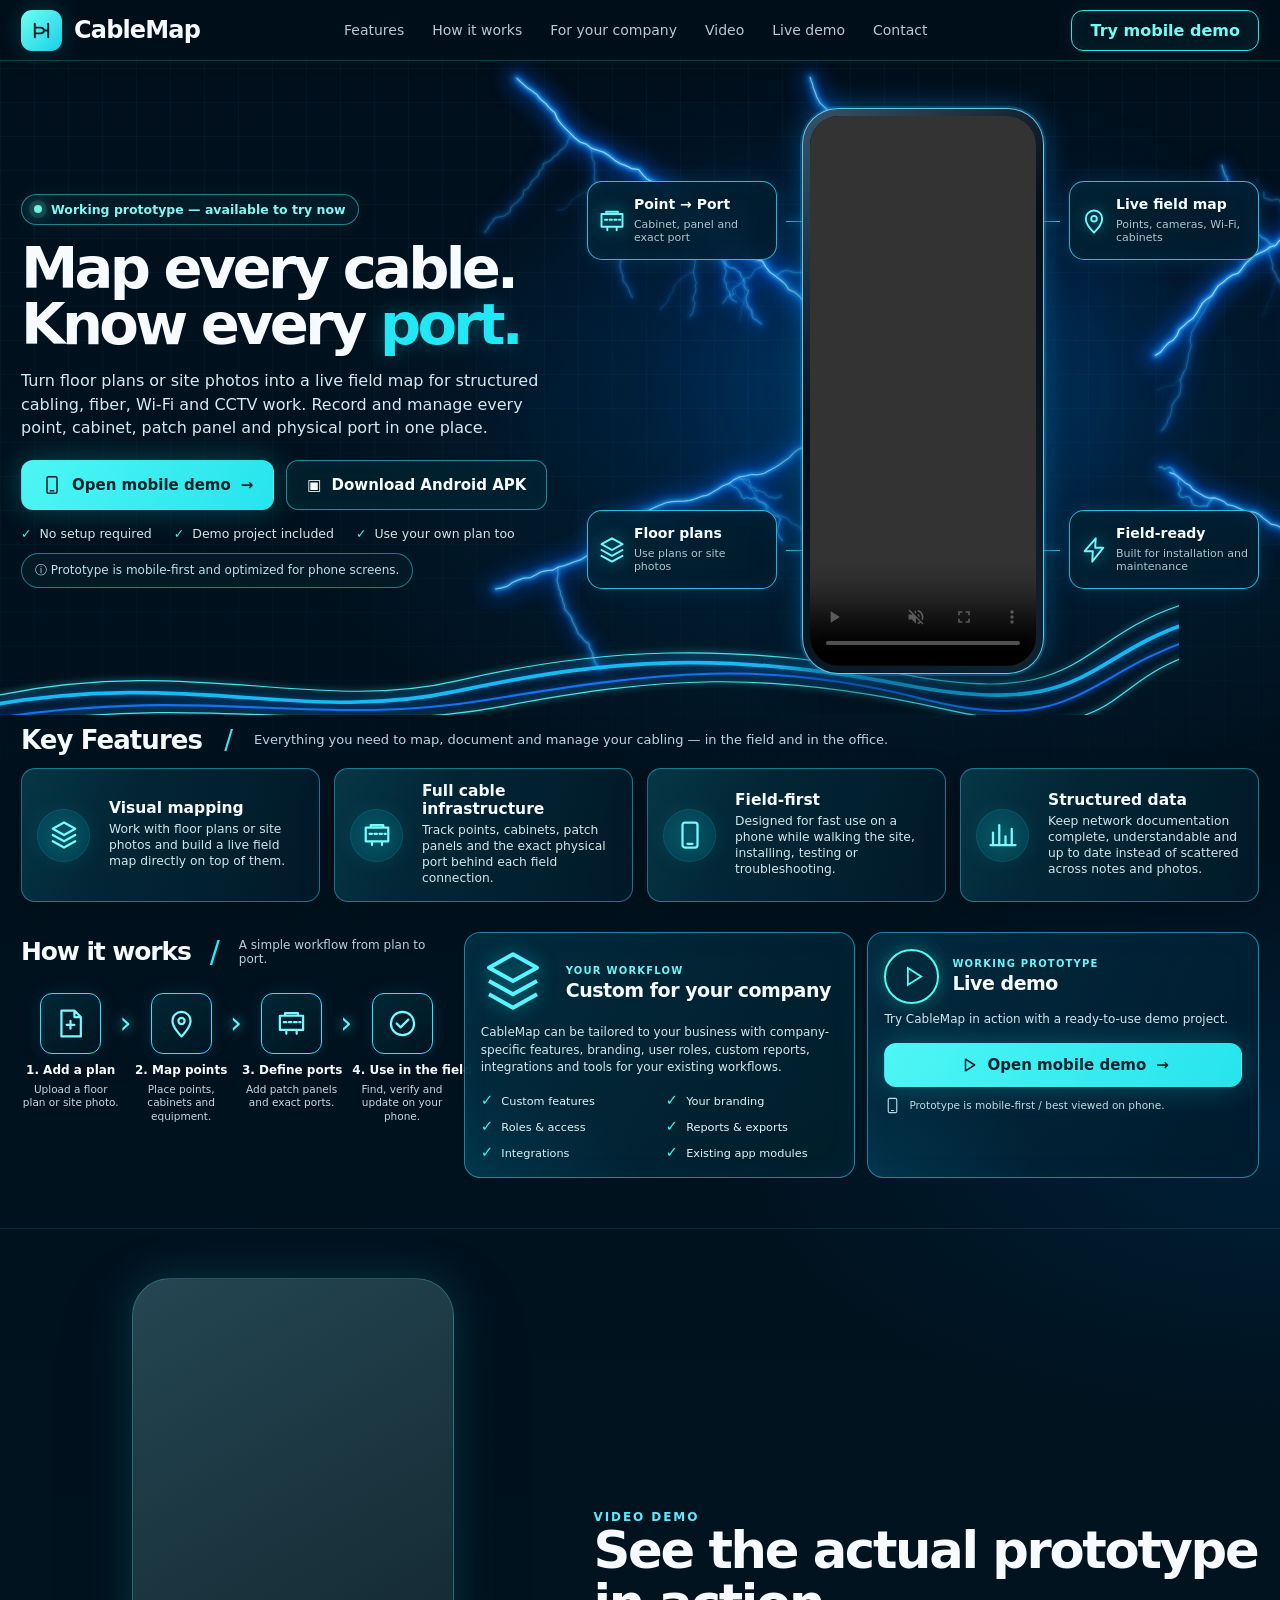
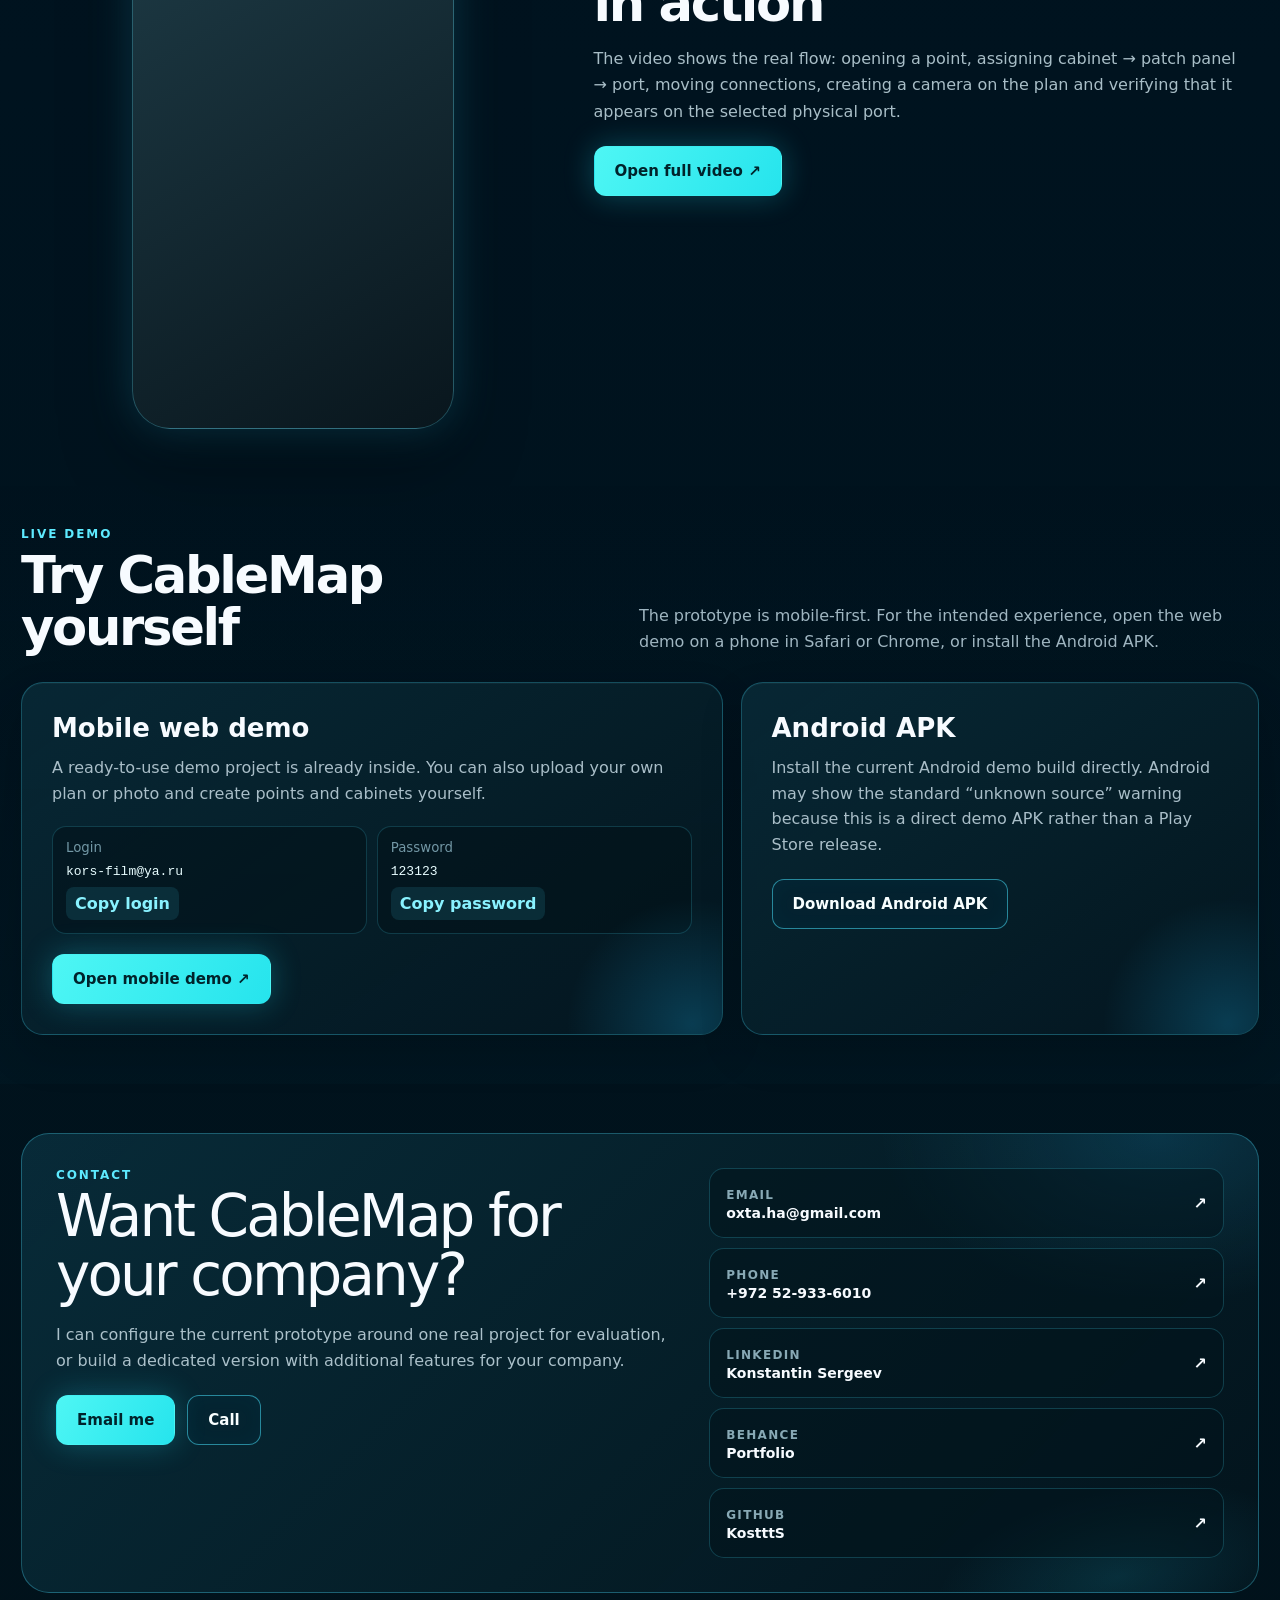
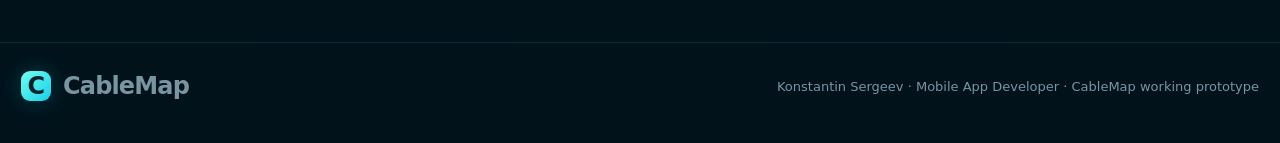
==== cablemap-site/index.html @ c9caf44b "Replace CableMap demo beep with quiet ambient instrumental; retain video visuals" ====
<!doctype html>
<html lang="en">
<head>
  <meta charset="utf-8">
  <meta name="viewport" content="width=device-width,initial-scale=1">
  <meta name="theme-color" content="#031119">
  <meta name="description" content="CableMap — mobile-first field workflow for structured cabling, fiber, Wi‑Fi and CCTV teams.">
  <title>CableMap — Map every cable. Know every port.</title>
  <style>
    :root{
      --bg:#031119;
      --bg2:#061b27;
      --panel:rgba(5,27,38,.82);
      --panel2:rgba(7,36,49,.92);
      --line:rgba(92,238,255,.24);
      --line2:rgba(80,220,255,.42);
      --text:#f7fbff;
      --muted:#a9bdc8;
      --cyan:#4beaff;
      --cyan2:#78f3ff;
      --mint:#79eed8;
      --blue:#118dff;
      --glow:0 0 28px rgba(56,221,255,.25);
      --max:1480px;
      --radius:22px;
    }
    *{box-sizing:border-box}
    html{scroll-behavior:smooth}
    body{
      margin:0;
      font-family:Inter,ui-sans-serif,system-ui,-apple-system,BlinkMacSystemFont,"Segoe UI",sans-serif;
      color:var(--text);
      background:
        radial-gradient(1200px 700px at 80% -10%,rgba(0,166,255,.18),transparent 65%),
        radial-gradient(900px 620px at 0% 18%,rgba(46,239,226,.08),transparent 60%),
        linear-gradient(180deg,#020b10 0%,#031219 40%,#04151e 100%);
      overflow-x:hidden;
    }
    body:before{
      content:"";
      position:fixed;inset:0;pointer-events:none;z-index:-3;
      background-image:
        linear-gradient(rgba(70,205,232,.035) 1px,transparent 1px),
        linear-gradient(90deg,rgba(70,205,232,.035) 1px,transparent 1px);
      background-size:46px 46px;
      mask-image:linear-gradient(to bottom,black 0%,rgba(0,0,0,.8) 55%,transparent 100%);
    }
    a{color:inherit;text-decoration:none}
    button{font:inherit}
    .wrap{width:min(var(--max),calc(100% - 42px));margin:auto}

    nav{
      position:sticky;top:0;z-index:80;
      background:rgba(1,12,17,.72);
      backdrop-filter:blur(18px);
      border-bottom:1px solid rgba(100,226,255,.16);
      box-shadow:0 10px 35px rgba(0,0,0,.18)
    }
    .nav-in{height:74px;display:flex;align-items:center;justify-content:space-between;gap:24px}
    .brand{display:flex;align-items:center;gap:12px;font-weight:900;font-size:20px;letter-spacing:-.035em}
    .logo{
      width:40px;height:40px;border-radius:12px;display:grid;place-items:center;
      color:#02222c;
      background:linear-gradient(145deg,#69f7e3,#56c8ff);
      box-shadow:0 0 28px rgba(70,231,255,.35),inset 0 1px 0 rgba(255,255,255,.55)
    }
    .logo svg{width:23px;height:23px}
    .nav-links{display:flex;align-items:center;gap:30px;font-size:14px;color:#b5c9d2}
    .nav-links a{transition:.2s}
    .nav-links a:hover{color:white;text-shadow:0 0 18px rgba(85,239,255,.7)}
    .nav-cta{
      border:1px solid rgba(85,238,255,.8);
      color:#9cf8ff;background:rgba(6,36,46,.45);
      padding:10px 18px;border-radius:13px;font-weight:900;
      box-shadow:inset 0 0 20px rgba(65,223,255,.05),0 0 24px rgba(52,205,255,.08)
    }

    .hero{position:relative;min-height:790px;display:flex;align-items:center;overflow:hidden}
    .hero:before{
      content:"";
      position:absolute;inset:0;z-index:-2;
      background:
        radial-gradient(520px 360px at 67% 44%,rgba(0,183,255,.19),transparent 70%),
        radial-gradient(420px 300px at 89% 40%,rgba(20,107,255,.13),transparent 70%);
    }
    .hero-grid{display:grid;grid-template-columns:1.02fr .98fr;gap:34px;align-items:center;padding:72px 0 82px}
    .eyebrow{
      display:inline-flex;align-items:center;gap:9px;padding:8px 13px;border-radius:999px;
      color:#8df9f1;font-size:13px;font-weight:850;
      background:rgba(17,75,80,.22);border:1px solid rgba(95,244,231,.27);
      box-shadow:0 0 28px rgba(53,235,243,.06)
    }
    .eyebrow i{width:8px;height:8px;border-radius:50%;background:#6df3e0;box-shadow:0 0 0 5px rgba(109,243,224,.12),0 0 15px #6df3e0}
    h1{
      margin:20px 0 22px;
      max-width:790px;
      font-size:clamp(54px,6.5vw,92px);
      line-height:.95;letter-spacing:-.06em
    }
    .accent{color:#55ecff;text-shadow:0 0 30px rgba(67,224,255,.12)}
    .lead{max-width:720px;color:#c0d2da;font-size:19px;line-height:1.55;margin:0}
    .hero-actions{display:flex;gap:14px;flex-wrap:wrap;margin-top:30px}
    .btn{
      min-height:54px;display:inline-flex;align-items:center;justify-content:center;gap:10px;
      border-radius:14px;padding:0 22px;font-weight:900;border:1px solid transparent;
      transition:.2s ease
    }
    .btn:hover{transform:translateY(-2px)}
    .primary{
      color:#03151d;
      background:linear-gradient(135deg,#69f3df,#48dbff);
      box-shadow:0 8px 30px rgba(71,225,255,.22),0 0 30px rgba(71,225,255,.14)
    }
    .secondary{
      background:rgba(5,29,39,.72);border-color:rgba(95,216,239,.26);color:#f4fbff;
      box-shadow:inset 0 0 22px rgba(71,225,255,.03)
    }
    .proof{display:flex;gap:22px;flex-wrap:wrap;margin-top:18px;color:#aac2ca;font-size:13px}
    .proof span:before{content:"✓";color:#62f0da;margin-right:8px;font-weight:900}
    .mobile-note{
      margin-top:17px;display:inline-flex;align-items:center;gap:9px;
      border:1px solid rgba(102,231,247,.28);border-radius:999px;padding:8px 13px;
      background:rgba(6,33,43,.52);color:#bad1d9;font-size:12px
    }

    .device-stage{position:relative;min-height:610px;display:flex;align-items:center;justify-content:center}
    .halo{
      position:absolute;width:500px;height:500px;border-radius:50%;
      background:radial-gradient(circle,rgba(0,187,255,.24),rgba(0,187,255,.06) 45%,transparent 72%);
      filter:blur(8px)
    }
    .phone{
      width:min(330px,72vw);position:relative;z-index:5;padding:10px;border-radius:46px;
      background:linear-gradient(145deg,#3a535f 0%,#13252e 40%,#061017 100%);
      border:1px solid rgba(180,241,255,.32);
      box-shadow:0 0 0 2px rgba(31,115,145,.15),0 0 46px rgba(33,203,255,.35),0 45px 85px rgba(0,0,0,.45)
    }
    .phone:before{
      content:"";position:absolute;z-index:10;top:14px;left:50%;transform:translateX(-50%);
      width:102px;height:24px;border-radius:20px;background:#02080b
    }
    .phone video{display:block;width:100%;aspect-ratio:576/1400;object-fit:cover;border-radius:37px;background:#03090d}
    .callout{
      position:absolute;z-index:8;width:196px;padding:14px 16px;border-radius:18px;
      background:rgba(5,31,43,.9);border:1px solid rgba(63,224,255,.45);
      box-shadow:0 0 22px rgba(40,202,255,.14),inset 0 0 22px rgba(30,209,255,.04);
      backdrop-filter:blur(10px)
    }
    .callout strong{display:block;font-size:16px;margin-bottom:4px}
    .callout span{font-size:13px;color:#aac4ce;line-height:1.35}
    .callout:after{
      content:"";position:absolute;height:1px;width:62px;top:50%;
      background:linear-gradient(90deg,rgba(77,233,255,.9),rgba(77,233,255,.15));
      box-shadow:0 0 10px rgba(77,233,255,.9)
    }
    .c1{left:1%;top:18%}.c1:after{right:-62px}
    .c2{left:-1%;bottom:18%}.c2:after{right:-62px}
    .c3{right:-1%;top:18%}.c3:after{left:-62px;transform:rotate(180deg)}
    .c4{right:-2%;bottom:18%}.c4:after{left:-62px;transform:rotate(180deg)}

    .lightning{position:absolute;inset:0;z-index:1;pointer-events:none;opacity:.86}
    .lightning path{fill:none;stroke:#2bbdff;stroke-width:1.7;filter:url(#glow)}
    .lightning .fine{stroke-width:.75;opacity:.7}
    .cables{position:absolute;left:0;right:0;bottom:-15px;height:190px;z-index:0;pointer-events:none;opacity:.8}
    .cables path{fill:none;stroke-linecap:round;filter:url(#cableGlow)}
    .cables .a{stroke:#17c7ff;stroke-width:5}
    .cables .b{stroke:#1479ff;stroke-width:2.4}
    .cables .c{stroke:#4af1ff;stroke-width:1.2}

    section{padding:78px 0;position:relative}
    .section-head{display:flex;justify-content:space-between;align-items:end;gap:34px;margin-bottom:28px}
    .kicker{color:#5deaff;text-transform:uppercase;font-size:12px;font-weight:900;letter-spacing:.16em}
    h2{margin:8px 0 0;font-size:clamp(34px,4vw,54px);line-height:1.03;letter-spacing:-.045em}
    .section-head p{max-width:620px;margin:0;color:#9fb6c1;line-height:1.6}

    .features{display:grid;grid-template-columns:repeat(4,1fr);gap:16px}
    .card{
      position:relative;overflow:hidden;
      border:1px solid rgba(66,213,242,.28);border-radius:20px;padding:23px;
      background:
        linear-gradient(180deg,rgba(10,43,56,.88),rgba(4,25,35,.78));
      box-shadow:inset 0 1px 0 rgba(255,255,255,.03),0 14px 36px rgba(0,0,0,.18)
    }
    .card:before{
      content:"";position:absolute;inset:0;pointer-events:none;
      background:linear-gradient(120deg,rgba(60,235,255,.05),transparent 35%)
    }
    .icon{
      width:46px;height:46px;border-radius:14px;display:grid;place-items:center;margin-bottom:18px;
      color:#6ff4ff;background:rgba(28,113,131,.24);border:1px solid rgba(88,236,255,.22);
      box-shadow:0 0 22px rgba(66,231,255,.08)
    }
    .icon svg{width:23px;height:23px;fill:none;stroke:currentColor;stroke-width:1.8}
    .card h3{font-size:17px;margin:0 0 8px}
    .card p{margin:0;color:#abc0c9;font-size:14px;line-height:1.55}

    .workflow{display:grid;grid-template-columns:repeat(4,1fr);gap:14px}
    .step{
      padding:25px;border-radius:18px;border:1px solid rgba(68,214,242,.23);
      background:linear-gradient(180deg,rgba(7,36,48,.78),rgba(3,20,28,.72));
      position:relative
    }
    .num{font-size:12px;color:#63eeff;font-weight:900;letter-spacing:.12em;margin-bottom:28px}
    .step h3{margin:0 0 8px}
    .step p{margin:0;color:#9eb6bf;font-size:14px;line-height:1.5}
    .step:not(:last-child):after{
      content:"›";position:absolute;right:-13px;top:48%;z-index:4;color:#57efff;font-size:30px;text-shadow:0 0 18px #57efff
    }

    .custom-grid{display:grid;grid-template-columns:1.15fr .85fr;gap:18px}
    .custom-panel,.demo-panel,.contact-panel{
      border:1px solid rgba(65,215,244,.28);border-radius:22px;
      background:linear-gradient(145deg,rgba(8,42,55,.9),rgba(4,23,32,.84));
      padding:30px;box-shadow:inset 0 1px 0 rgba(255,255,255,.035),0 18px 42px rgba(0,0,0,.18)
    }
    .custom-panel h3,.demo-panel h3,.contact-panel h3{font-size:26px;margin:0 0 12px}
    .custom-panel p,.demo-panel p,.contact-panel p{color:#a9bec8;line-height:1.6;margin:0}
    .chips{display:flex;gap:10px;flex-wrap:wrap;margin-top:22px}
    .chip{
      padding:9px 12px;border-radius:999px;border:1px solid rgba(71,218,244,.24);
      background:rgba(9,51,63,.6);color:#c8faff;font-size:13px
    }
    .demo-panel{position:relative;overflow:hidden}
    .demo-panel:after{
      content:"";position:absolute;width:260px;height:260px;right:-100px;bottom:-120px;border-radius:50%;
      background:radial-gradient(circle,rgba(29,194,255,.22),transparent 68%)
    }
    .creds{display:grid;grid-template-columns:1fr 1fr;gap:10px;margin:20px 0}
    .cred{padding:13px;border:1px solid rgba(67,213,240,.2);border-radius:14px;background:rgba(2,17,24,.54)}
    .cred small{display:block;color:#7297a5;margin-bottom:5px}
    .cred code{font-size:13px;color:#e8fdff;word-break:break-all}
    .copy{margin-top:8px;padding:7px 9px;border:0;border-radius:8px;background:rgba(61,212,235,.12);color:#89f2ff;cursor:pointer;font-weight:800}

    .video-block{display:grid;grid-template-columns:.9fr 1.1fr;gap:28px;align-items:center}
    .video-shell{
      max-width:390px;margin:auto;padding:10px;border-radius:38px;
      background:linear-gradient(150deg,#244652,#09161d);border:1px solid rgba(93,230,255,.28);
      box-shadow:0 0 42px rgba(44,206,255,.19),0 30px 70px rgba(0,0,0,.34)
    }
    .video-shell video{width:100%;display:block;border-radius:30px;aspect-ratio:576/1400;object-fit:cover}
    .video-copy h2{margin-top:0}
    .video-copy p{color:#a8bec7;line-height:1.65;max-width:650px}

    .contact-wrap{
      position:relative;overflow:hidden;
      border:1px solid rgba(76,222,247,.32);border-radius:28px;padding:34px;
      background:
        radial-gradient(430px 260px at 92% 0,rgba(37,187,255,.16),transparent 65%),
        linear-gradient(135deg,rgba(8,44,58,.95),rgba(3,20,28,.92))
    }
    .contact-wrap:before{
      content:"";position:absolute;inset:auto -60px -80px auto;width:400px;height:190px;
      background:
        radial-gradient(ellipse at center,rgba(35,212,255,.13),transparent 66%);
      transform:rotate(-12deg)
    }
    .contact-grid{display:grid;grid-template-columns:1.1fr .9fr;gap:24px;align-items:start;position:relative;z-index:2}
    .contact-title{font-size:clamp(36px,4.6vw,58px);letter-spacing:-.05em;line-height:1.02;margin:5px 0 14px}
    .contact-sub{color:#abc1ca;line-height:1.65;max-width:650px}
    .contact-list{display:grid;gap:10px}
    .contact-link{
      display:flex;align-items:center;justify-content:space-between;gap:16px;
      padding:15px 16px;border:1px solid rgba(67,213,240,.22);border-radius:15px;
      background:rgba(3,21,29,.54);transition:.2s
    }
    .contact-link:hover{transform:translateX(3px);border-color:rgba(90,237,255,.52);box-shadow:0 0 24px rgba(55,216,255,.08)}
    .contact-link span{color:#88a9b5;font-size:12px;text-transform:uppercase;letter-spacing:.11em;font-weight:900}
    .contact-link strong{font-size:14px;word-break:break-word}

    footer{border-top:1px solid rgba(86,224,247,.12);padding:28px 0 42px;color:#7895a1;font-size:13px}
    .foot{display:flex;justify-content:space-between;align-items:center;gap:20px}

    @media(max-width:1120px){
      .features{grid-template-columns:repeat(2,1fr)}
      .callout{display:none}
      .hero-grid{grid-template-columns:1fr .8fr}
    }
    @media(max-width:900px){
      .nav-links{display:none}
      .hero{min-height:auto}
      .hero-grid{grid-template-columns:1fr;gap:44px;padding:58px 0 72px}
      .hero-grid>div:first-child{text-align:center}
      .lead{margin:auto}.hero-actions,.proof{justify-content:center}
      .mobile-note{margin-left:auto;margin-right:auto}
      .device-stage{min-height:auto;padding:20px 0}
      .custom-grid,.video-block,.contact-grid{grid-template-columns:1fr}
      .workflow{grid-template-columns:repeat(2,1fr)}
      .step:nth-child(2):after{display:none}
      .video-copy{text-align:center}
      .section-head{align-items:flex-start;flex-direction:column}
    }
    @media(max-width:620px){
      .wrap{width:min(var(--max),calc(100% - 24px))}
      nav .nav-cta{font-size:12px;padding:9px 11px}
      .brand{font-size:18px}
      h1{font-size:48px}
      .lead{font-size:17px}
      .features,.workflow{grid-template-columns:1fr}
      .step:after{display:none!important}
      section{padding:58px 0}
      .custom-panel,.demo-panel,.contact-panel,.contact-wrap{padding:22px}
      .creds{grid-template-columns:1fr}
      .foot{flex-direction:column;align-items:flex-start}
      .cables{height:130px}
    }
  
/* CableMap visual redesign: closer to the approved neon mockup, without turning the site into a flat image. */
:root{--cyan:#23e5f7;--mint:#5ef4eb;--line:rgba(53,227,248,.42)}
body{
 background:
 radial-gradient(900px 490px at 70% 14%,rgba(0,132,232,.16),transparent 69%),
 radial-gradient(720px 380px at 100% 34%,rgba(0,124,234,.12),transparent 75%),
 linear-gradient(180deg,#01101c 0%,#00131f 50%,#01121b 100%);
}
body:before{background-size:34px 34px;background-image:linear-gradient(rgba(60,209,241,.045) 1px,transparent 1px),linear-gradient(90deg,rgba(60,209,241,.045) 1px,transparent 1px)}
nav{background:rgba(0,15,25,.89);border-bottom-color:rgba(59,225,255,.22)}
.nav-in{height:60px}
.brand{font-size:24px;gap:12px}
.logo{width:41px;height:41px;border-radius:11px;background:linear-gradient(135deg,#70fff0,#18cfe9);box-shadow:0 0 23px rgba(17,238,242,.2)}
.nav-links{font-size:14px;gap:28px}
.nav-cta{color:#72fcf4;border:1.3px solid #24e8e5;min-width:134px;text-align:center;background:rgba(4,48,60,.28);border-radius:12px}
.hero{min-height:0;isolation:isolate}
.hero:before{background:radial-gradient(600px 350px at 68% 40%,rgba(0,96,221,.18),transparent 73%);z-index:-2}
.hero-grid{position:relative;z-index:2;grid-template-columns:minmax(0,.86fr) minmax(0,1.14fr);gap:16px;padding:30px 0 24px}
.hero-grid>div:first-child{position:relative;z-index:3}
.eyebrow{padding:7px 12px;font-size:12.5px;color:#82f8f5;border-color:rgba(61,218,234,.53);background:rgba(3,39,54,.5)}
h1{font-size:clamp(52px,4.35vw,72px);line-height:.98;margin:16px 0 16px;letter-spacing:-.065em;max-width:720px}
.accent{color:#22e7f4;text-shadow:0 0 20px rgba(40,237,255,.26)}
.lead{max-width:640px;font-size:16px;line-height:1.46;color:#d4e9f0}
.hero-actions{margin-top:21px;gap:12px}
.btn{min-height:50px;font-size:15px;border-radius:12px;padding:0 20px}
.btn svg{width:20px;height:20px;fill:none;stroke:currentColor;stroke-width:1.8;stroke-linecap:round;stroke-linejoin:round;flex-shrink:0}
.primary{background:linear-gradient(120deg,#4ef6f4,#26e4ed);box-shadow:0 0 30px rgba(33,226,247,.27);color:#00232b}
.secondary{background:rgba(4,37,51,.66);border-color:rgba(70,219,244,.55);color:#f8ffff}
.proof{gap:22px;margin-top:16px;color:#d3e5e9;font-size:12.5px}
.proof span:before{color:#38f8ec}
.mobile-note{margin-top:12px;color:#bee2ea;font-size:12px;border-color:rgba(56,221,248,.5)}
.device-stage{height:478px;min-height:478px;overflow:visible}
.halo{width:570px;height:490px;opacity:.8;background:radial-gradient(ellipse,rgba(0,145,248,.3),rgba(0,116,240,.06) 52%,transparent 75%)}
.phone{width:274px;padding:7px;border-radius:38px;background:linear-gradient(145deg,#5ca5dc,#06121e 42%,#03101a);transform:rotate(3.4deg);border:1px solid #2dceff;box-shadow:0 0 0 3px rgba(0,130,235,.3),0 0 26px rgba(32,178,255,.85),0 0 58px rgba(12,122,255,.45),0 20px 50px rgba(0,0,0,.6)}
.phone:before{top:11px;width:85px;height:21px}
.phone video{height:458px;aspect-ratio:auto;object-fit:cover;object-position:center center;border-radius:31px;opacity:1!important}
.callout{display:flex;align-items:center;width:218px;min-height:79px;gap:13px;padding:12px 13px;border:1px solid rgba(45,219,255,.85);border-radius:15px;background:linear-gradient(115deg,rgba(1,34,51,.95),rgba(2,27,44,.91));box-shadow:0 0 20px rgba(0,167,255,.16),inset 0 0 25px rgba(0,146,247,.06)}
.callout strong{font-size:16px;margin:0 0 4px;color:#f7fdff;white-space:nowrap}
.callout span{font-size:12.5px;line-height:1.24}
.callout-icon{flex-shrink:0;display:flex;align-items:center;color:#6ffaff!important;filter:drop-shadow(0 0 8px rgba(31,236,255,.55))}
.callout-icon svg{width:35px;height:35px;fill:none;stroke:currentColor;stroke-width:1.65;stroke-linejoin:round;stroke-linecap:round}
.callout-copy{min-width:0}
.callout:after{width:52px;box-shadow:0 0 9px #13d3ff}
.callout:before{content:"";position:absolute;width:8px;height:8px;top:calc(50% - 4px);background:#aaffff;border-radius:50%;box-shadow:0 0 8px #2deefe,0 0 19px #08bdff}
.c1{left:-3%;top:16%}.c2{left:-4%;bottom:18%}.c3{right:-2%;top:16%}.c4{right:-3%;bottom:18%}
.c1:before,.c2:before{right:-55px}.c3:before,.c4:before{left:-55px}
.lightning{z-index:1;inset:0;width:100%;height:100%;opacity:1}
.lightning path{fill:none;stroke-linecap:round;stroke-linejoin:round;filter:none}
.lightning .electric-halo{stroke:#126cfd;stroke-width:8;opacity:.77;filter:url(#electricGlow)}
.lightning .electric-blue{stroke:#21a9ff;stroke-width:2.9;opacity:.95;filter:drop-shadow(0 0 4px #168dff)}
.lightning .electric-core{stroke:#c9fbff;stroke-width:.95;opacity:.95}
.lightning .electric-branch-glow{stroke:#0875ff;stroke-width:4.4;opacity:.65;filter:url(#electricGlow)}
.lightning .electric-branch{stroke:#36baff;stroke-width:1.1;opacity:.8}
.cables{height:140px;bottom:-13px;z-index:1;opacity:.94}
.cables .a{stroke-width:5;filter:drop-shadow(0 0 6px #008efa)}
.cables .b{stroke-width:2.8}.cables .c{stroke-width:1.6}
section{padding:49px 0}
#features{padding:12px 0 14px;z-index:3}
#features .section-head{align-items:center;margin-bottom:14px;justify-content:flex-start;gap:22px}
#features .section-head .kicker{display:none}
#features .section-head h2{font-size:26px;letter-spacing:-.035em;white-space:nowrap;margin:0}
#features .section-head h2:after{content:"/";font-weight:300;color:#37e7f1;margin-left:22px}
#features .section-head p{max-width:850px;font-size:13px;line-height:1.4;color:#b9d5df}
.features{gap:14px}
.features .card{display:grid;grid-template-columns:59px minmax(0,1fr);grid-template-rows:auto auto;column-gap:13px;align-content:center;min-height:98px;padding:14px 15px;border-color:rgba(51,221,248,.45);border-radius:14px;background:linear-gradient(105deg,rgba(4,49,65,.87),rgba(1,26,41,.96))}
.features .card .icon{grid-column:1;grid-row:1 / span 2;align-self:center;width:53px;height:53px;margin:0;border-radius:50%;background:radial-gradient(circle,rgba(0,230,243,.23),rgba(0,81,101,.4));border-color:rgba(21,212,242,.13);color:#79faff}
.features .card .icon svg{width:30px;height:30px;stroke-linejoin:round;stroke-linecap:round}
.features .card h3{grid-column:2;grid-row:1;font-size:15.5px;margin:0 0 5px;line-height:1.15}
.features .card p{grid-column:2;grid-row:2;font-size:12.3px;line-height:1.3;color:#d1e5eb}
.overview-section{padding:16px 0 50px}
.overview-grid{display:grid;grid-template-columns:1.15fr 1fr .95fr;gap:18px;align-items:stretch}
.overview-head{display:flex;align-items:center;gap:19px;margin:2px 0 24px;white-space:nowrap}
.overview-head h2{font-size:25px;margin:0;line-height:1}
.overview-head p{margin:0;color:#b7d1d9;font-size:12px;white-space:normal}
.overview-head .slash{color:#20edff;font-size:30px;font-weight:250}
.steps-inline{display:grid;grid-template-columns:repeat(4,minmax(0,1fr));gap:11px}
.mini-step{text-align:center;position:relative;min-width:0}
.mini-step:not(:last-child):after{content:"›";font-size:30px;font-weight:200;position:absolute;top:12px;right:-11px;color:#5ff6fc;text-shadow:0 0 12px #13e4ff;z-index:3}
.step-symbol{margin:0 auto 9px;display:grid;place-items:center;width:61px;height:61px;border:1px solid #2be4ff;border-radius:12px;color:#7afaff;background:linear-gradient(145deg,rgba(0,76,96,.38),rgba(1,22,34,.7));box-shadow:0 0 17px rgba(0,160,255,.13)}
.step-symbol svg{width:31px;height:31px;stroke:currentColor;fill:none;stroke-linecap:round;stroke-linejoin:round;stroke-width:1.7}
.mini-step h3{font-size:13px;line-height:1.2;margin:0 0 5px;white-space:nowrap}
.mini-step p{font-size:11.5px;line-height:1.28;color:#c2d8df;margin:0}
.overview-panel{position:relative;overflow:hidden;padding:18px 20px 16px;border:1px solid rgba(42,224,250,.54);border-radius:16px;background:linear-gradient(120deg,rgba(2,45,62,.97),rgba(1,29,43,.95));box-shadow:inset 0 0 30px rgba(0,166,235,.05)}
.overview-panel:after{content:"";position:absolute;inset:0;pointer-events:none;background:radial-gradient(220px 130px at 0% 100%,rgba(0,177,248,.09),transparent 80%)}
.panel-heading{display:flex;gap:13px;align-items:center;margin-bottom:7px}
.panel-heading h2{margin:0;font-size:22px;letter-spacing:-.025em;line-height:1.15}
.panel-heading .kicker{font-size:10px;letter-spacing:.12em;margin-bottom:4px;color:#6ef3fa}
.panel-graphic{flex-shrink:0;width:72px;color:#57f5ff;filter:drop-shadow(0 0 9px rgba(0,218,245,.55))}
.panel-graphic svg{width:64px;height:64px;fill:none;stroke:currentColor;stroke-width:1.5;stroke-linejoin:round}
.overview-panel p{font-size:12px;line-height:1.45;color:#d2e7ed;margin:4px 0 14px}
.panel-benefits{display:grid;grid-template-columns:repeat(2,1fr);gap:8px 12px}
.panel-benefits span{font-size:11.3px;color:#e1f5f7;white-space:nowrap}
.panel-benefits span:before{content:"✓";color:#39f6e8;font-weight:900;margin-right:8px;font-size:15px}
.preview-panel{background:linear-gradient(120deg,rgba(3,46,66,.9),rgba(0,25,42,.94)),radial-gradient(circle at 95% 30%,rgba(20,127,247,.22),transparent 70%)}
.play-symbol{width:55px;height:55px;flex-shrink:0;display:grid;place-items:center;border-radius:50%;border:2px solid #49ffef;color:#4efff5;box-shadow:0 0 19px rgba(12,241,241,.31)}
.play-symbol svg{width:29px;height:29px;stroke:currentColor;fill:none;stroke-width:1.5}
.preview-panel .full-btn{display:flex;min-height:44px;margin:14px 0 10px}
.preview-panel small{display:flex;align-items:center;gap:8px;color:#c2dbe3;font-size:10.5px}
.preview-panel small svg{height:17px;width:17px;flex-shrink:0;fill:none;stroke:currentColor;stroke-width:1.6}
#video{border-top:1px solid rgba(66,222,247,.13)}
#demo{background:linear-gradient(180deg,transparent,rgba(3,44,60,.14))}
@media(max-width:1400px){
 .hero-grid{grid-template-columns:minmax(0,.9fr) minmax(0,1.1fr)}
 h1{font-size:clamp(50px,4.5vw,65px)}
 .callout{width:190px;padding:10px;gap:8px}
 .callout-icon svg{width:28px;height:28px}
 .callout strong{font-size:14px}
 .callout span{font-size:11px}
 .overview-grid{grid-template-columns:1.1fr 1fr 1fr;gap:12px}
 .overview-panel{padding:16px}
 .panel-heading h2{font-size:19px}
 .mini-step h3{font-size:12px}
 .mini-step p{font-size:10.5px}
}
@media(max-width:1120px){
 .hero-grid{grid-template-columns:1fr .85fr;gap:20px}
 .callout{display:none}
 .phone{width:240px}
 .phone video{height:427px}
 .device-stage{height:467px;min-height:467px}
 .features{grid-template-columns:repeat(2,1fr)}
 .overview-grid{grid-template-columns:1fr 1fr}
 .overview-steps{grid-column:1/-1}
 .steps-inline{gap:14px}
 .panel-benefits span{white-space:normal}
}
@media(max-width:900px){
 .nav-in{height:64px}
 .hero-grid{display:grid;grid-template-columns:1fr;gap:7px;padding:48px 0 16px}
 .hero-grid>div:first-child{text-align:center}
 h1{font-size:clamp(46px,8vw,67px);margin:18px auto}
 .lead{margin:auto}
 .device-stage{height:460px;min-height:460px;margin-top:12px}
 .phone{width:242px}
 .phone video{height:430px}
 .hero-actions,.proof{justify-content:center}
 .lightning{opacity:.72}
 #features{padding-top:24px}
 .overview-grid{grid-template-columns:1fr 1fr}
 .overview-steps{grid-column:1/-1}
}
@media(max-width:620px){
 .brand{font-size:19px}
 .logo{width:35px;height:35px}
 .nav-cta{min-width:auto;font-size:12px;padding:9px 11px}
 h1{font-size:clamp(42px,10.7vw,55px)}
 .lead{font-size:15px}
 .hero-grid{padding-top:35px}
 .proof{gap:10px}
 .device-stage{height:420px;min-height:420px}
 .phone{width:216px}
 .phone video{height:387px}
 .cables{height:85px}
 #features .section-head{flex-direction:column;align-items:flex-start;gap:8px}
 #features .section-head h2{font-size:25px}
 #features .section-head h2:after{display:none}
 .features{grid-template-columns:1fr}
 .features .card{min-height:82px}
 .overview-grid{grid-template-columns:1fr}
 .overview-steps{grid-column:auto}
 .overview-head{flex-wrap:wrap;row-gap:4px;margin-bottom:16px}
 .overview-head h2{font-size:25px}
 .steps-inline{grid-template-columns:repeat(2,minmax(0,1fr));gap:16px}
 .mini-step:nth-child(2):after{display:none}
 .mini-step h3{font-size:13px}
 .mini-step p{font-size:11px}
 .overview-panel{padding:20px}
}
@media(prefers-reduced-motion:reduce){.btn,.contact-link{transition:none}html{scroll-behavior:auto}}


/* 2026-11-09: restore correct portrait video geometry and straight phone */
.phone{
 width:min(242px,65vw)!important;
 transform:none!important;
 padding:7px!important;
 border-radius:36px!important;
 border:1px solid rgba(116,230,255,.85)!important;
 background:linear-gradient(135deg,#37546b,#050d17 42%,#0e2433)!important;
 box-shadow:0 0 0 2px rgba(46,182,244,.22),0 0 28px rgba(0,158,255,.4),0 24px 48px rgba(0,0,0,.48)!important;
}
.phone:before{display:none!important}
.phone video{
 display:block!important;
 width:100%!important;
 height:auto!important;
 max-height:none!important;
 aspect-ratio:576 / 1400!important;
 object-fit:contain!important;
 object-position:center!important;
 border-radius:29px!important;
 transform:none!important;
}
.device-stage{height:600px;min-height:600px}
.callout{max-width:29%;min-width:0}
.c1,.c2{left:0}
.c3,.c4{right:0}
.c1,.c3{top:15%}
.c2,.c4{bottom:17%}
.lightning{z-index:0;opacity:1;pointer-events:none;mix-blend-mode:screen}
.lightning .electric-network path{fill:none;stroke-linecap:round;stroke-linejoin:round;filter:none}
.lightning .storm-main-glow{stroke:#0566ff;stroke-width:14;opacity:.72;filter:url(#stormWideGlow)}
.lightning .storm-main-blue{stroke:#168aff;stroke-width:5.2;opacity:.95;filter:url(#stormSmallGlow)}
.lightning .storm-main-core{stroke:#d8ffff;stroke-width:1.55;opacity:.99;filter:drop-shadow(0 0 3px #38d4ff)}
.lightning .storm-branch-glow{stroke:#126bff;stroke-width:7;opacity:.48;filter:url(#stormWideGlow)}
.lightning .storm-branch-blue{stroke:#289efc;stroke-width:2.2;opacity:.85;filter:url(#stormSmallGlow)}
.lightning .storm-branch-core{stroke:#97e9ff;stroke-width:.8;opacity:.94}
@media(max-width:1120px){
 .device-stage{height:585px;min-height:585px}
 .phone{width:min(235px,65vw)!important}
}
@media(max-width:900px){
 .device-stage{height:550px;min-height:550px}
 .phone{width:220px!important}
}
@media(max-width:620px){
 .device-stage{height:510px;min-height:510px}
 .phone{width:min(206px,63vw)!important}
 .lightning{opacity:.62}
}


/* Reference-art lightning: custom, independently composed for desktop and mobile. */
.storm-backdrop{
  position:absolute;inset:0;z-index:0;pointer-events:none;
  background-image:url("./lightning-desktop.svg");
  background-repeat:no-repeat;
  background-position:center center;
  background-size:cover; /* uniform scaling, never stretch lightning paths */
  opacity:.89;
}
.storm-mobile-overlay{display:none}
.hero{isolation:isolate}
.hero-grid{z-index:2}
.device-stage{isolation:isolate}
.device-stage>.phone,.device-stage>.callout,.device-stage>.halo{z-index:3}
.device-stage>.halo{z-index:0}
@media(max-width:900px){
 .storm-backdrop{display:none}
 .storm-mobile-overlay{
  display:block;
  position:absolute;inset:0;
  z-index:1;pointer-events:none;
  background-image:url("./lightning-mobile.svg");
  background-position:center;
  background-size:contain; /* mobile has its OWN aspect-ratio-safe artwork */
  background-repeat:no-repeat;
  opacity:.95;
 }
 .device-stage>.phone{position:relative;z-index:3}
}
@media(max-width:620px){
 .storm-mobile-overlay{opacity:.83;inset:-12px -12%}
}

</style>
</head>
<body>
  <nav>
    <div class="wrap nav-in">
      <a class="brand" href="#">
        <span class="logo">
          <svg viewBox="0 0 24 24" aria-hidden="true"><path d="M5 5v14M19 5v14M5 9h6c2.5 0 3.5 1.5 3.5 3S13.5 15 11 15H5M14.5 12H19" stroke="currentColor" stroke-width="2" fill="none" stroke-linecap="round"/></svg>
        </span>
        CableMap
      </a>
      <div class="nav-links">
        <a href="#features">Features</a>
        <a href="#workflow">How it works</a>
        <a href="#custom">For your company</a>
        <a href="#video">Video</a>
        <a href="#demo">Live demo</a>
        <a href="#contact">Contact</a>
      </div>
      <a class="nav-cta" href="https://cabel-test-158q4t.flutterflow.app/" target="_blank" rel="noopener">Try mobile demo</a>
    </div>
  </nav>

  <main>
    <header class="hero">
      <div class="storm-backdrop" aria-hidden="true"></div>

      <div class="wrap hero-grid">
        <div>
          <div class="eyebrow"><i></i> Working prototype — available to try now</div>
          <h1>Map every cable.<br>Know every <span class="accent">port.</span></h1>
          <p class="lead">Turn floor plans or site photos into a live field map for structured cabling, fiber, Wi‑Fi and CCTV work. Record and manage every point, cabinet, patch panel and physical port in one place.</p>

          <div class="hero-actions">
            <a class="btn primary" href="https://cabel-test-158q4t.flutterflow.app/" target="_blank" rel="noopener"><svg viewBox="0 0 24 24"><rect x="6" y="2" width="12" height="20" rx="2"/><path d="M10 19h4"/></svg> Open mobile demo <span aria-hidden="true">→</span></a>
            <a class="btn secondary" href="https://raw.githubusercontent.com/KostttS/KostttS/main/cablemap-public/CableMap-demo-latest.apk"><span aria-hidden="true">▣</span> Download Android APK</a>
          </div>

          <div class="proof">
            <span>No setup required</span>
            <span>Demo project included</span>
            <span>Use your own plan too</span>
          </div>

          <div class="mobile-note">ⓘ Prototype is mobile-first and optimized for phone screens.</div>
        </div>

        <div class="device-stage">
          <div class="storm-mobile-overlay" aria-hidden="true"></div>
          <div class="halo"></div>
          <div class="callout c1"><span class="callout-icon"><svg viewBox="0 0 24 24"><path d="M3 6h18v11H3zM7 6V4h10v2M6 11h2m2 0h2m2 0h2m2 0h1M8 17v3m8-3v3" /></svg></span><span class="callout-copy"><strong>Point → Port</strong><span>Cabinet, panel and exact port</span></span></div>
          <div class="callout c2"><span class="callout-icon"><svg viewBox="0 0 24 24"><path d="m12 2 9 5-9 5-9-5 9-5Zm-9 10 9 5 9-5M3 17l9 5 9-5" /></svg></span><span class="callout-copy"><strong>Floor plans</strong><span>Use plans or site photos</span></span></div>
          <div class="callout c3"><span class="callout-icon"><svg viewBox="0 0 24 24"><path d="M19 10c0 5-7 12-7 12S5 15 5 10a7 7 0 1 1 14 0Z"/><circle cx="12" cy="10" r="2.4"/></svg></span><span class="callout-copy"><strong>Live field map</strong><span>Points, cameras, Wi‑Fi, cabinets</span></span></div>
          <div class="callout c4"><span class="callout-icon"><svg viewBox="0 0 24 24"><path d="M13.5 2 4 13h7l-.5 9L20 10h-7l.5-8Z"/></svg></span><span class="callout-copy"><strong>Field-ready</strong><span>Built for installation and maintenance</span></span></div>

          <div class="phone">
            <video class="demo-video start-at-four" muted playsinline loop controls preload="auto" style="opacity:0;transition:opacity .15s ease">
              <source src="https://raw.githubusercontent.com/KostttS/KostttS/main/cablemap-public/CableMap-demo-video.mp4?audio=calm-20261109" type="video/mp4">
            </video>
          </div>
        </div>
      </div>

      <svg class="cables" viewBox="0 0 1600 190" preserveAspectRatio="none" aria-hidden="true">
        <defs>
          <filter id="cableGlow"><feGaussianBlur stdDeviation="4" result="cg"/><feMerge><feMergeNode in="cg"/><feMergeNode in="SourceGraphic"/></feMerge></filter>
        </defs>
        <path class="a" d="M-20 160 C260 110 410 185 620 140 S980 85 1230 132 1470 92 1620 45"/>
        <path class="b" d="M-10 177 C280 132 430 190 660 152 S1040 96 1250 150 1470 118 1620 69"/>
        <path class="c" d="M0 145 C260 92 430 170 620 126 S990 72 1230 118 1460 71 1600 24"/>
        <path class="c" d="M20 183 C300 145 470 201 680 161 S1040 110 1280 164 1490 137 1610 93"/>
      </svg>
    </header>

    <section id="features">
      <div class="wrap">
        <div class="section-head">
          <div>
            <div class="kicker">FIELD DOCUMENTATION</div><h2>Key Features</h2>
          </div>
          <p>Everything you need to map, document and manage your cabling — in the field and in the office.</p>
        </div>

        <div class="features">
          <article class="card">
            <div class="icon"><svg viewBox="0 0 24 24"><path d="m12 2 9 5-9 5-9-5 9-5Zm-9 10 9 5 9-5M3 17l9 5 9-5" /></svg></div>
            <h3>Visual mapping</h3>
            <p>Work with floor plans or site photos and build a live field map directly on top of them.</p>
          </article>
          <article class="card">
            <div class="icon"><svg viewBox="0 0 24 24"><path d="M3 6h18v11H3zM7 6V4h10v2M6 11h2m2 0h2m2 0h2m2 0h1M8 17v3m8-3v3" /></svg></div>
            <h3>Full cable infrastructure</h3>
            <p>Track points, cabinets, patch panels and the exact physical port behind each field connection.</p>
          </article>
          <article class="card">
            <div class="icon"><svg viewBox="0 0 24 24"><rect x="6" y="2" width="12" height="20" rx="2"/><path d="M10 19h4"/></svg></div>
            <h3>Field-first</h3>
            <p>Designed for fast use on a phone while walking the site, installing, testing or troubleshooting.</p>
          </article>
          <article class="card">
            <div class="icon"><svg viewBox="0 0 24 24"><path d="M4 20V10M9 20V4M14 20v-7M19 20V7"/><path d="M2 20h20"/></svg></div>
            <h3>Structured data</h3>
            <p>Keep network documentation complete, understandable and up to date instead of scattered across notes and photos.</p>
          </article>
        </div>
      </div>
    </section>

    <section id="workflow" class="overview-section">
 <div class="wrap overview-grid">
  <div class="overview-steps">
   <div class="overview-head"><h2>How it works</h2><span class="slash">/</span><p>A simple workflow from plan to port.</p></div>
   <div class="steps-inline">
    <article class="mini-step"><span class="step-symbol"><svg viewBox="0 0 24 24"><path d="M5 2h10l5 5v15H5zM15 2v5h5M9 13h6M12 10v6"/></svg></span><h3>1. Add a plan</h3><p>Upload a floor plan or site photo.</p></article>
    <article class="mini-step"><span class="step-symbol"><svg viewBox="0 0 24 24"><path d="M19 10c0 5-7 12-7 12S5 15 5 10a7 7 0 1 1 14 0Z"/><circle cx="12" cy="10" r="2.4"/></svg></span><h3>2. Map points</h3><p>Place points, cabinets and equipment.</p></article>
    <article class="mini-step"><span class="step-symbol"><svg viewBox="0 0 24 24"><path d="M3 6h18v11H3zM7 6V4h10v2M6 11h2m2 0h2m2 0h2m2 0h1M8 17v3m8-3v3" /></svg></span><h3>3. Define ports</h3><p>Add patch panels and exact ports.</p></article>
    <article class="mini-step"><span class="step-symbol"><svg viewBox="0 0 24 24"><circle cx="12" cy="12" r="9"/><path d="m7.5 12 3 3 6-6"/></svg></span><h3>4. Use in the field</h3><p>Find, verify and update on your phone.</p></article>
   </div>
  </div>
  <article class="overview-panel company-panel" id="custom">
   <div class="panel-heading"><span class="panel-graphic"><svg viewBox="0 0 24 24"><path d="m12 2 9 5-9 5-9-5 9-5Zm-9 10 9 5 9-5M3 17l9 5 9-5" /></svg></span><div><div class="kicker">YOUR WORKFLOW</div><h2>Custom for your company</h2></div></div>
   <p>CableMap can be tailored to your business with company-specific features, branding, user roles, custom reports, integrations and tools for your existing workflows.</p>
   <div class="panel-benefits"><span>Custom features</span><span>Your branding</span><span>Roles &amp; access</span><span>Reports &amp; exports</span><span>Integrations</span><span>Existing app modules</span></div>
  </article>
  <article class="overview-panel preview-panel">
   <div class="panel-heading"><span class="play-symbol"><svg viewBox="0 0 24 24"><path d="m9 5 11 7-11 7V5Z"/></svg></span><div><div class="kicker">WORKING PROTOTYPE</div><h2>Live demo</h2></div></div>
   <p>Try CableMap in action with a ready-to-use demo project.</p>
   <a class="btn primary full-btn" href="https://cabel-test-158q4t.flutterflow.app/" target="_blank" rel="noopener"><svg viewBox="0 0 24 24"><path d="m9 5 11 7-11 7V5Z"/></svg> Open mobile demo <span aria-hidden="true">→</span></a>
   <small><svg viewBox="0 0 24 24"><rect x="6" y="2" width="12" height="20" rx="2"/><path d="M10 19h4"/></svg> Prototype is mobile-first / best viewed on phone.</small>
  </article>
 </div>
 </section>

    <section id="video">
      <div class="wrap video-block">
        <div class="video-shell">
          <video class="demo-video start-at-four" controls playsinline preload="auto" style="opacity:0;transition:opacity .15s ease">
            <source src="https://raw.githubusercontent.com/KostttS/KostttS/main/cablemap-public/CableMap-demo-video.mp4?audio=calm-20261109" type="video/mp4">
          </video>
        </div>
        <div class="video-copy">
          <div class="kicker">Video demo</div>
          <h2>See the actual prototype in action</h2>
          <p>The video shows the real flow: opening a point, assigning cabinet → patch panel → port, moving connections, creating a camera on the plan and verifying that it appears on the selected physical port.</p>
          <div class="hero-actions">
            <a class="btn primary" href="https://raw.githubusercontent.com/KostttS/KostttS/main/cablemap-public/CableMap-demo-video.mp4?audio=calm-20261109" target="_blank" rel="noopener">Open full video ↗</a>
          </div>
        </div>
      </div>
    </section>

    <section id="demo">
      <div class="wrap">
        <div class="section-head">
          <div>
            <div class="kicker">Live demo</div>
            <h2>Try CableMap yourself</h2>
          </div>
          <p>The prototype is mobile-first. For the intended experience, open the web demo on a phone in Safari or Chrome, or install the Android APK.</p>
        </div>

        <div class="custom-grid">
          <div class="demo-panel">
            <h3>Mobile web demo</h3>
            <p>A ready-to-use demo project is already inside. You can also upload your own plan or photo and create points and cabinets yourself.</p>
            <div class="creds">
              <div class="cred"><small>Login</small><code>kors-film@ya.ru</code><br><button class="copy" data-copy="kors-film@ya.ru">Copy login</button></div>
              <div class="cred"><small>Password</small><code>123123</code><br><button class="copy" data-copy="123123">Copy password</button></div>
            </div>
            <a class="btn primary" href="https://cabel-test-158q4t.flutterflow.app/" target="_blank" rel="noopener">Open mobile demo ↗</a>
          </div>

          <div class="demo-panel">
            <h3>Android APK</h3>
            <p>Install the current Android demo build directly. Android may show the standard “unknown source” warning because this is a direct demo APK rather than a Play Store release.</p>
            <div class="hero-actions">
              <a class="btn secondary" href="https://raw.githubusercontent.com/KostttS/KostttS/main/cablemap-public/CableMap-demo-latest.apk">Download Android APK</a>
            </div>
          </div>
        </div>
      </div>
    </section>

    <section id="contact">
      <div class="wrap">
        <div class="contact-wrap">
          <div class="contact-grid">
            <div>
              <div class="kicker">Contact</div>
              <div class="contact-title">Want CableMap for your company?</div>
              <p class="contact-sub">I can configure the current prototype around one real project for evaluation, or build a dedicated version with additional features for your company.</p>
              <div class="hero-actions">
                <a class="btn primary" href="mailto:oxta.ha@gmail.com?subject=CableMap%20inquiry">Email me</a>
                <a class="btn secondary" href="tel:+972529336010">Call</a>
              </div>
            </div>

            <div class="contact-list">
              <a class="contact-link" href="mailto:oxta.ha@gmail.com"><div><span>Email</span><br><strong>oxta.ha@gmail.com</strong></div><b>↗</b></a>
              <a class="contact-link" href="tel:+972529336010"><div><span>Phone</span><br><strong>+972 52-933-6010</strong></div><b>↗</b></a>
              <a class="contact-link" href="https://www.linkedin.com/in/konstantin-sergeev-a15a66306/" target="_blank" rel="noopener"><div><span>LinkedIn</span><br><strong>Konstantin Sergeev</strong></div><b>↗</b></a>
              <a class="contact-link" href="https://www.behance.net/24512dab" target="_blank" rel="noopener"><div><span>Behance</span><br><strong>Portfolio</strong></div><b>↗</b></a>
              <a class="contact-link" href="https://github.com/KostttS" target="_blank" rel="noopener"><div><span>GitHub</span><br><strong>KostttS</strong></div><b>↗</b></a>
            </div>
          </div>
        </div>
      </div>
    </section>
  </main>

  <footer>
    <div class="wrap foot">
      <div class="brand"><span class="logo" style="width:30px;height:30px;border-radius:9px">C</span> CableMap</div>
      <div>Konstantin Sergeev · Mobile App Developer · CableMap working prototype</div>
    </div>
  </footer>

  <script>
    document.querySelectorAll('video.start-at-four').forEach(video => {
      const showDesiredStart = () => {
        if (video.duration && video.duration > 4) {
          try { video.currentTime = 4.0; } catch (_) {}
        }
      };
      video.addEventListener('loadedmetadata', showDesiredStart, { once: true });
      video.addEventListener('seeked', () => { video.style.opacity = '1'; }, { once: true });
      video.addEventListener('error', () => { video.style.opacity = '1'; }, { once: true });
    });

    document.querySelectorAll('.copy').forEach(btn => {
      btn.addEventListener('click', async () => {
        try {
          await navigator.clipboard.writeText(btn.dataset.copy);
          const old = btn.textContent;
          btn.textContent = 'Copied';
          setTimeout(() => btn.textContent = old, 1200);
        } catch (_) {}
      });
    });
  </script>
</body>
</html>
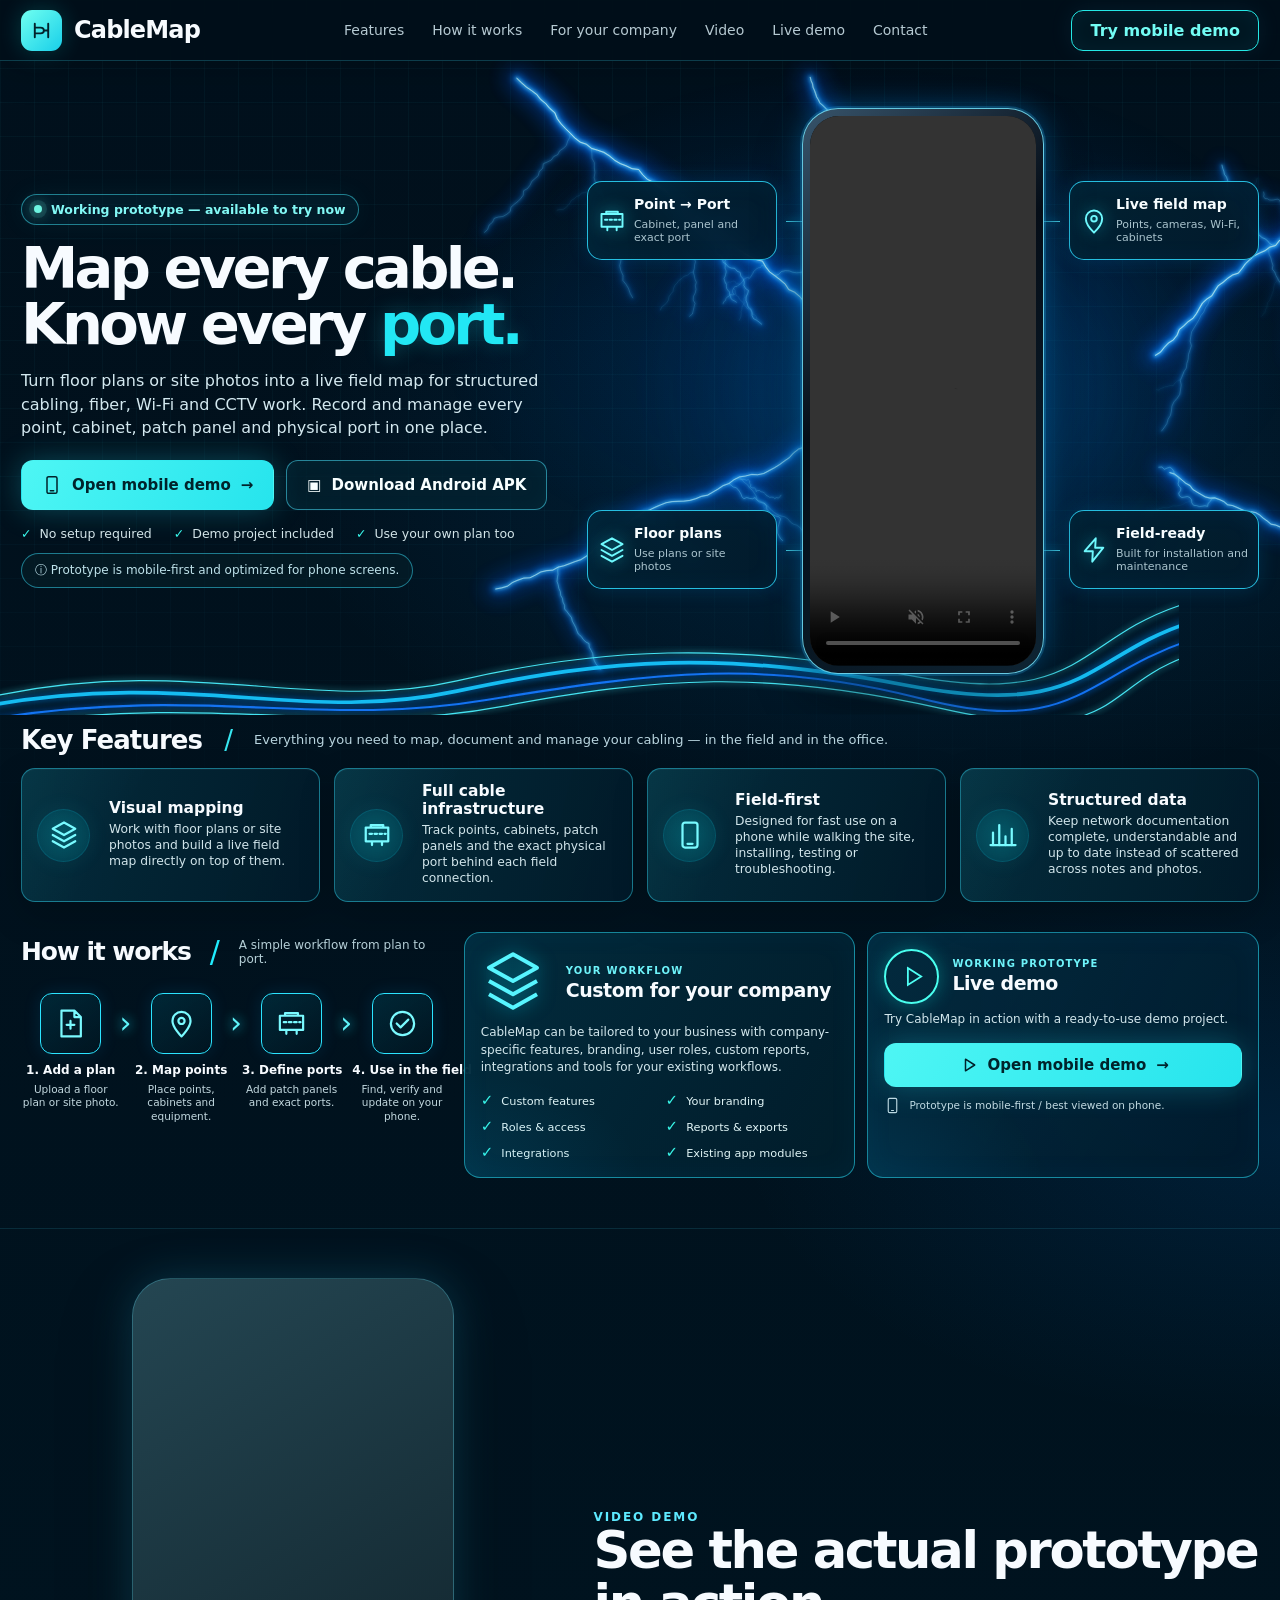
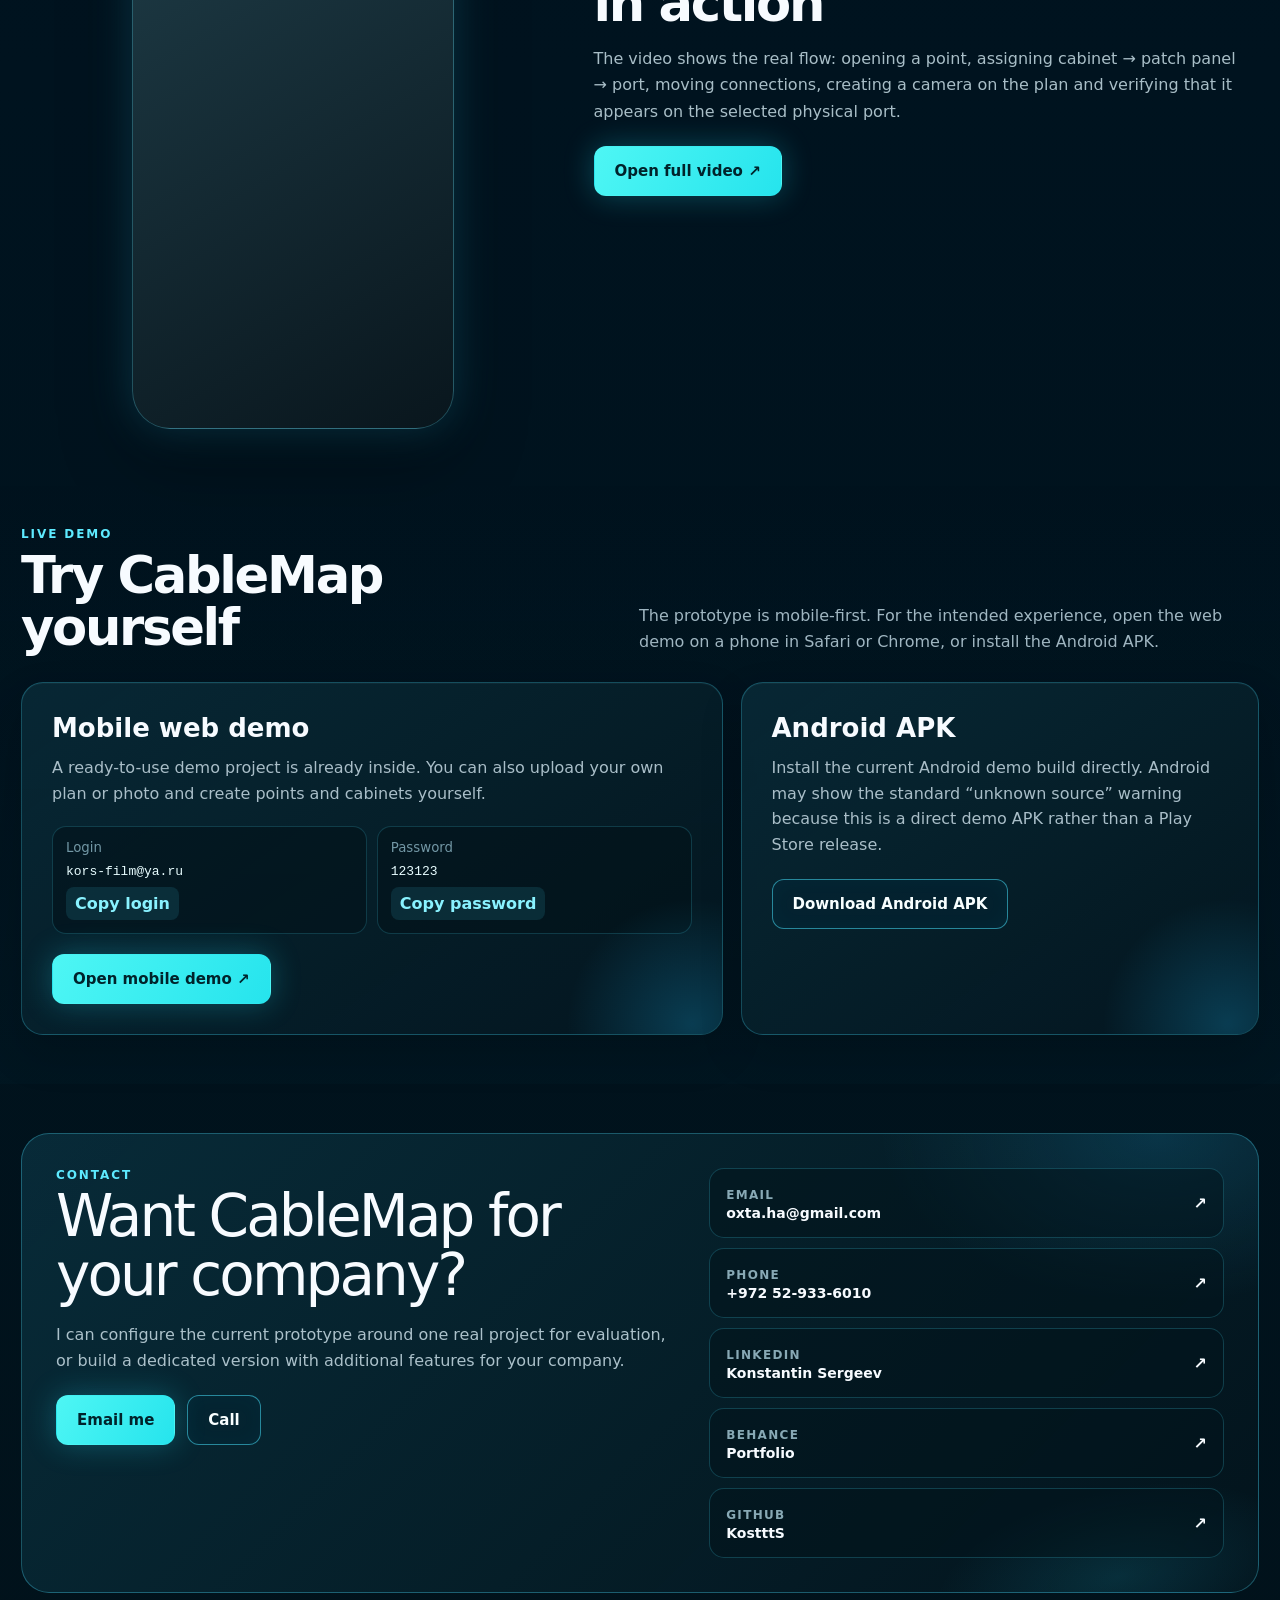
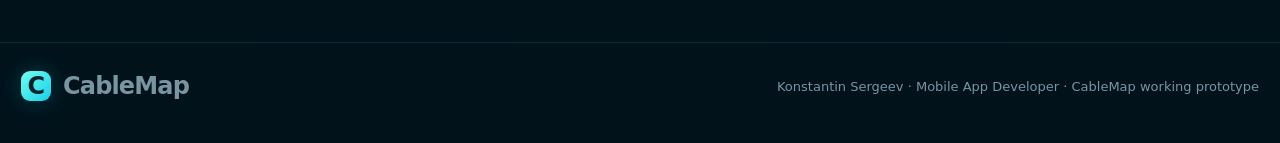
==== commit 881c57bb: "Retry GitHub Pages publication of restored soundtrack after infrastructure error" ====
--- a/cablemap-site/index.html
+++ b/cablemap-site/index.html
@@ -800,4 +800,6 @@
     });
   </script>
 </body>
+<!-- CableMap video soundtrack refreshed 2026-11-09; visual design unchanged. -->
+<!-- Retry static site publication after GitHub Actions internal server error. -->
 </html>
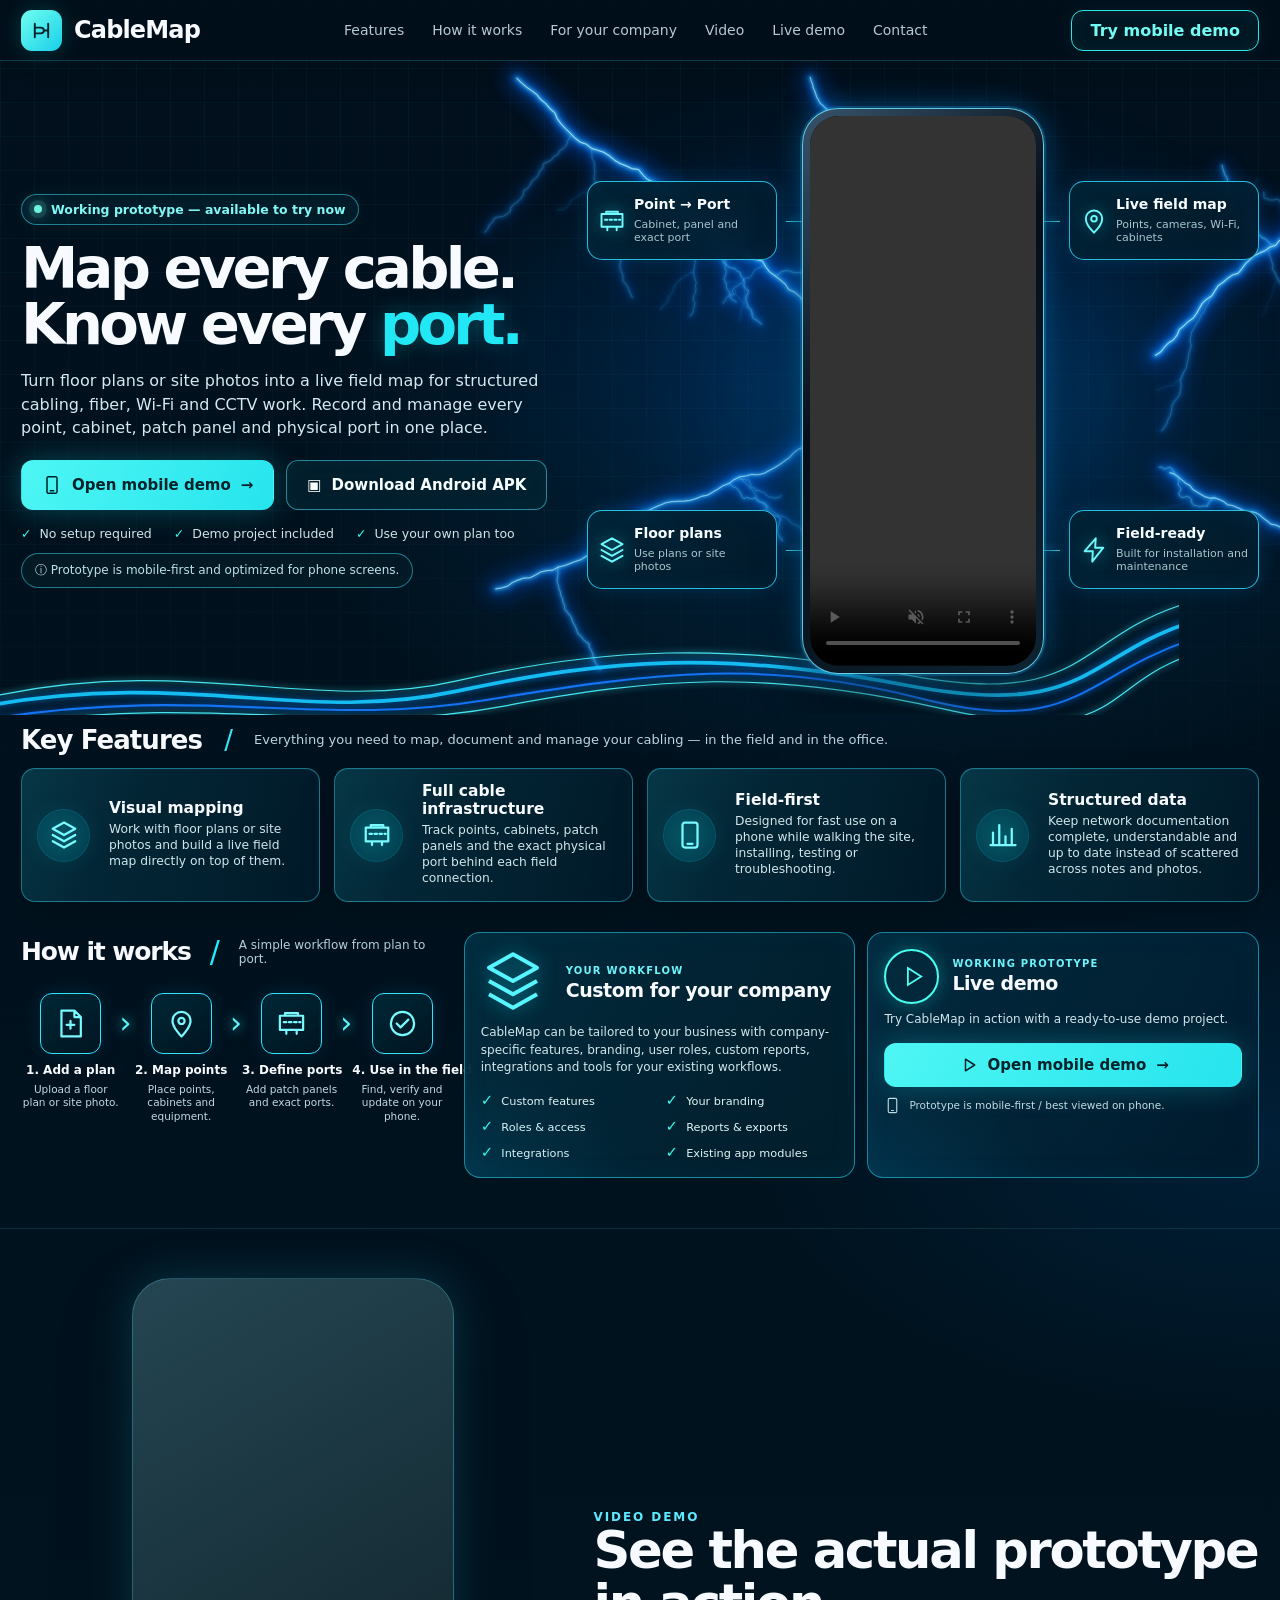
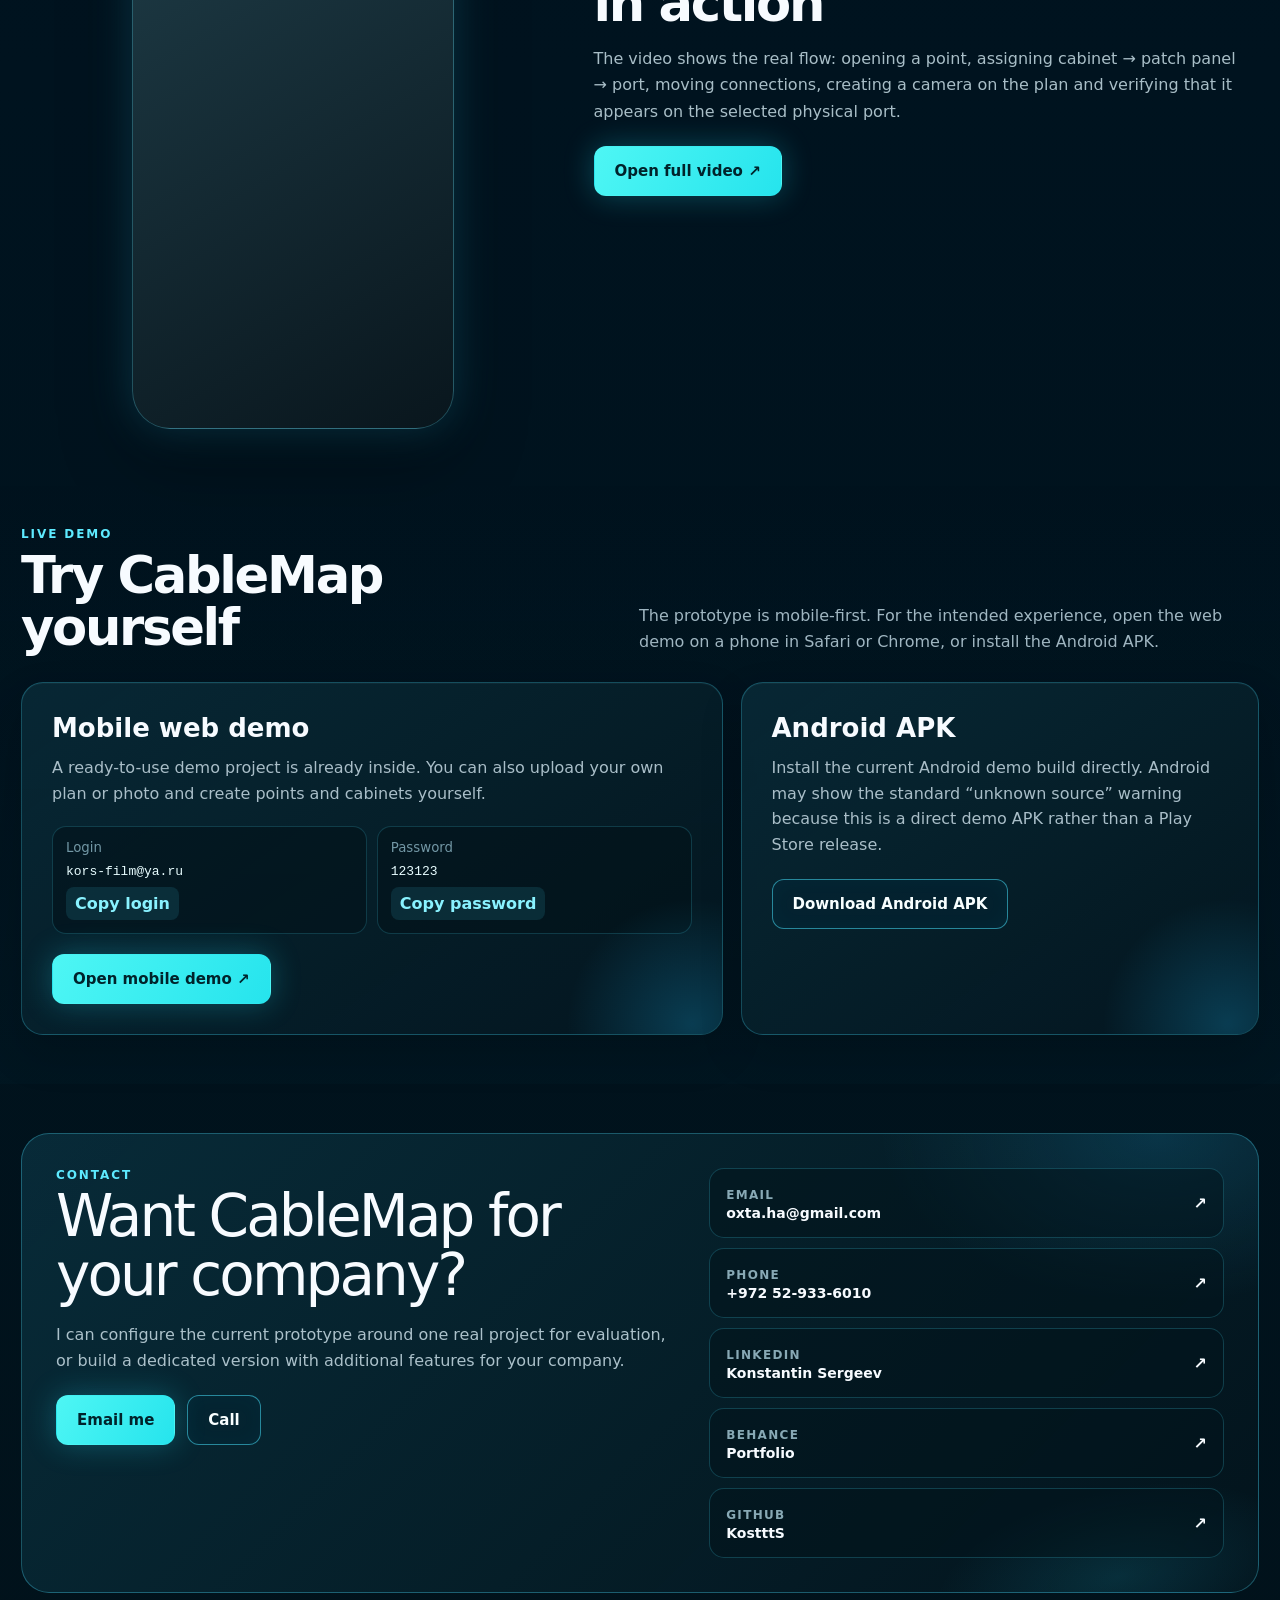
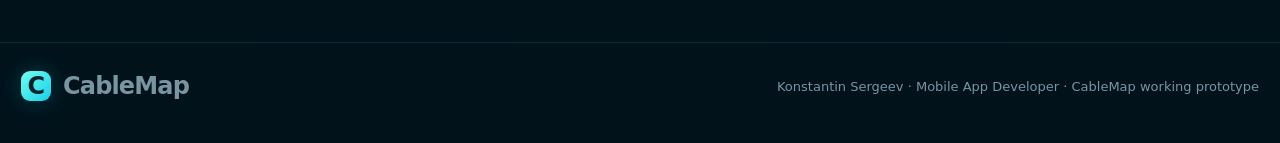
==== commit b77d3e49: "Update CableMap demo with upbeat original music; preserve video and design" ====
--- a/cablemap-site/index.html
+++ b/cablemap-site/index.html
@@ -616,7 +616,7 @@
 
           <div class="phone">
             <video class="demo-video start-at-four" muted playsinline loop controls preload="auto" style="opacity:0;transition:opacity .15s ease">
-              <source src="https://raw.githubusercontent.com/KostttS/KostttS/main/cablemap-public/CableMap-demo-video.mp4?audio=calm-20261109" type="video/mp4">
+              <source src="https://raw.githubusercontent.com/KostttS/KostttS/main/cablemap-public/CableMap-demo-video.mp4?audio=upbeat-20261109" type="video/mp4">
             </video>
           </div>
         </div>
@@ -696,7 +696,7 @@
       <div class="wrap video-block">
         <div class="video-shell">
           <video class="demo-video start-at-four" controls playsinline preload="auto" style="opacity:0;transition:opacity .15s ease">
-            <source src="https://raw.githubusercontent.com/KostttS/KostttS/main/cablemap-public/CableMap-demo-video.mp4?audio=calm-20261109" type="video/mp4">
+            <source src="https://raw.githubusercontent.com/KostttS/KostttS/main/cablemap-public/CableMap-demo-video.mp4?audio=upbeat-20261109" type="video/mp4">
           </video>
         </div>
         <div class="video-copy">
@@ -704,7 +704,7 @@
           <h2>See the actual prototype in action</h2>
           <p>The video shows the real flow: opening a point, assigning cabinet → patch panel → port, moving connections, creating a camera on the plan and verifying that it appears on the selected physical port.</p>
           <div class="hero-actions">
-            <a class="btn primary" href="https://raw.githubusercontent.com/KostttS/KostttS/main/cablemap-public/CableMap-demo-video.mp4?audio=calm-20261109" target="_blank" rel="noopener">Open full video ↗</a>
+            <a class="btn primary" href="https://raw.githubusercontent.com/KostttS/KostttS/main/cablemap-public/CableMap-demo-video.mp4?audio=upbeat-20261109" target="_blank" rel="noopener">Open full video ↗</a>
           </div>
         </div>
       </div>
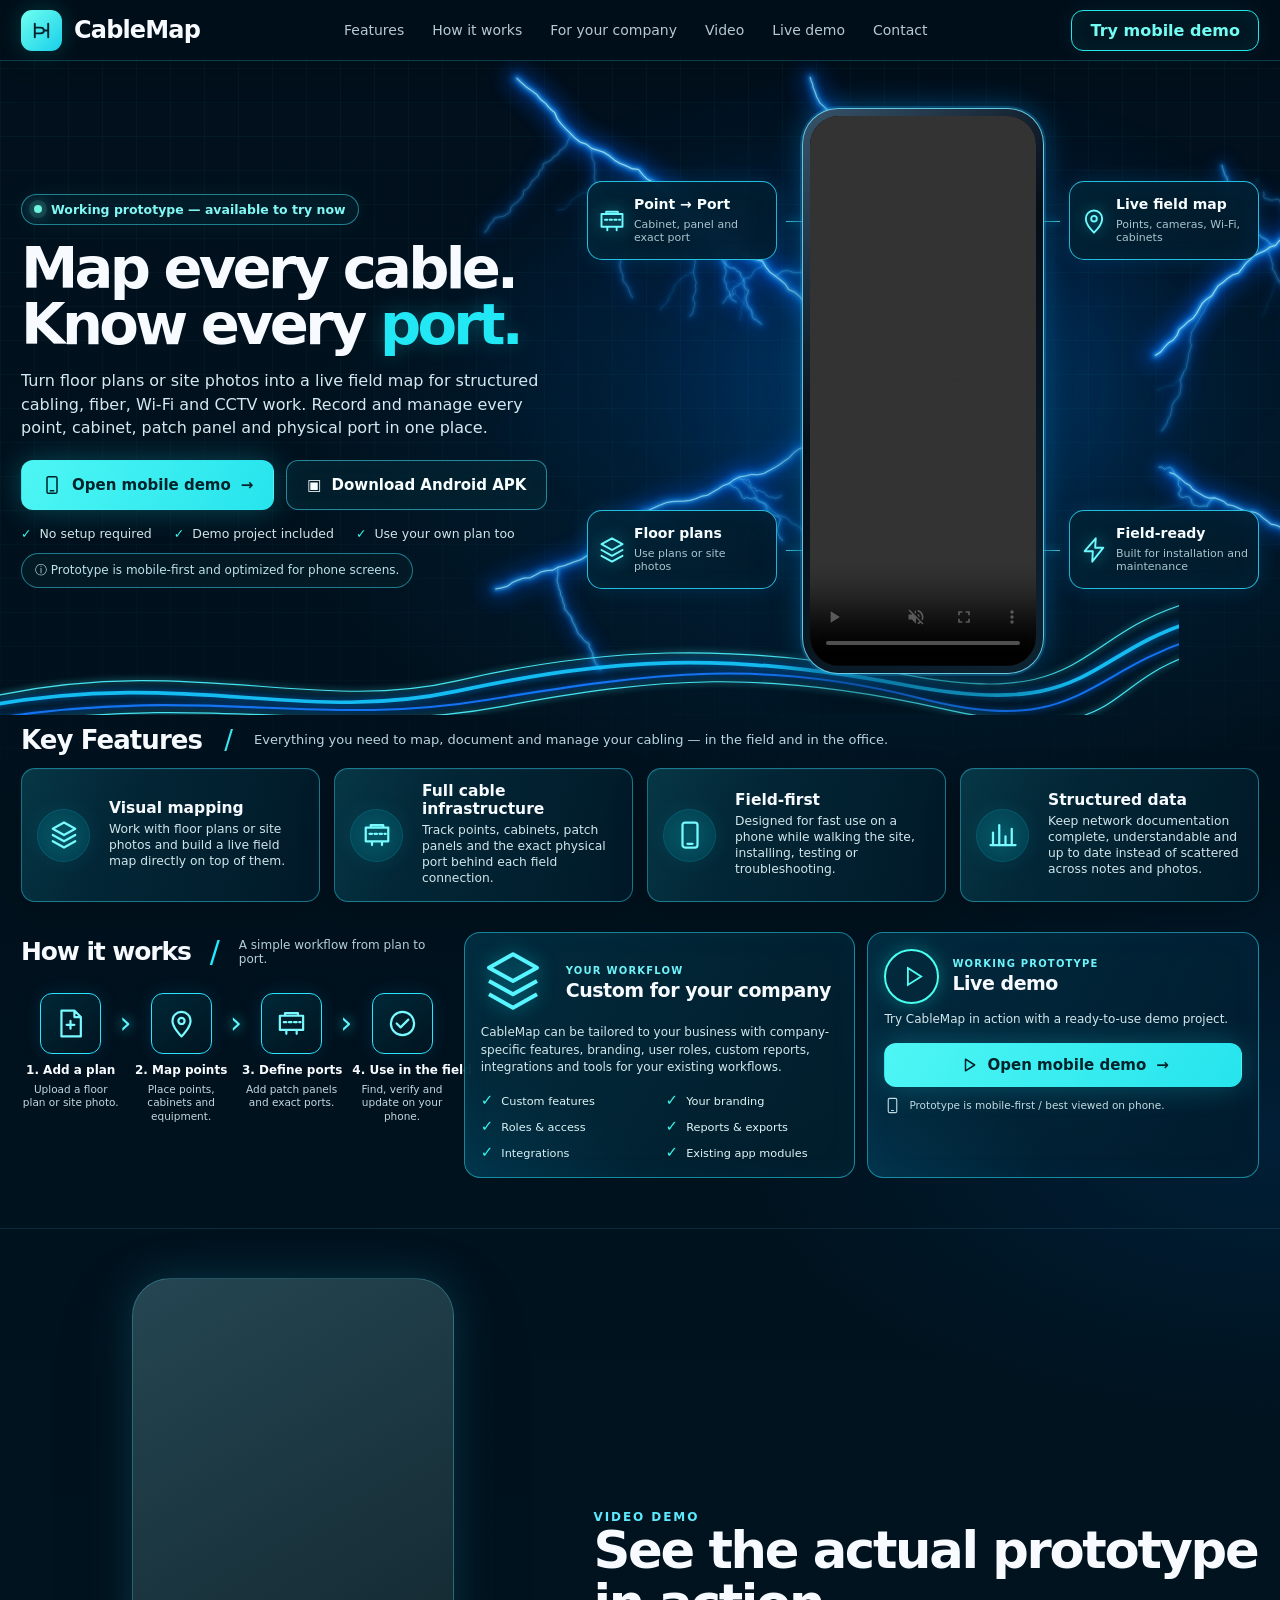
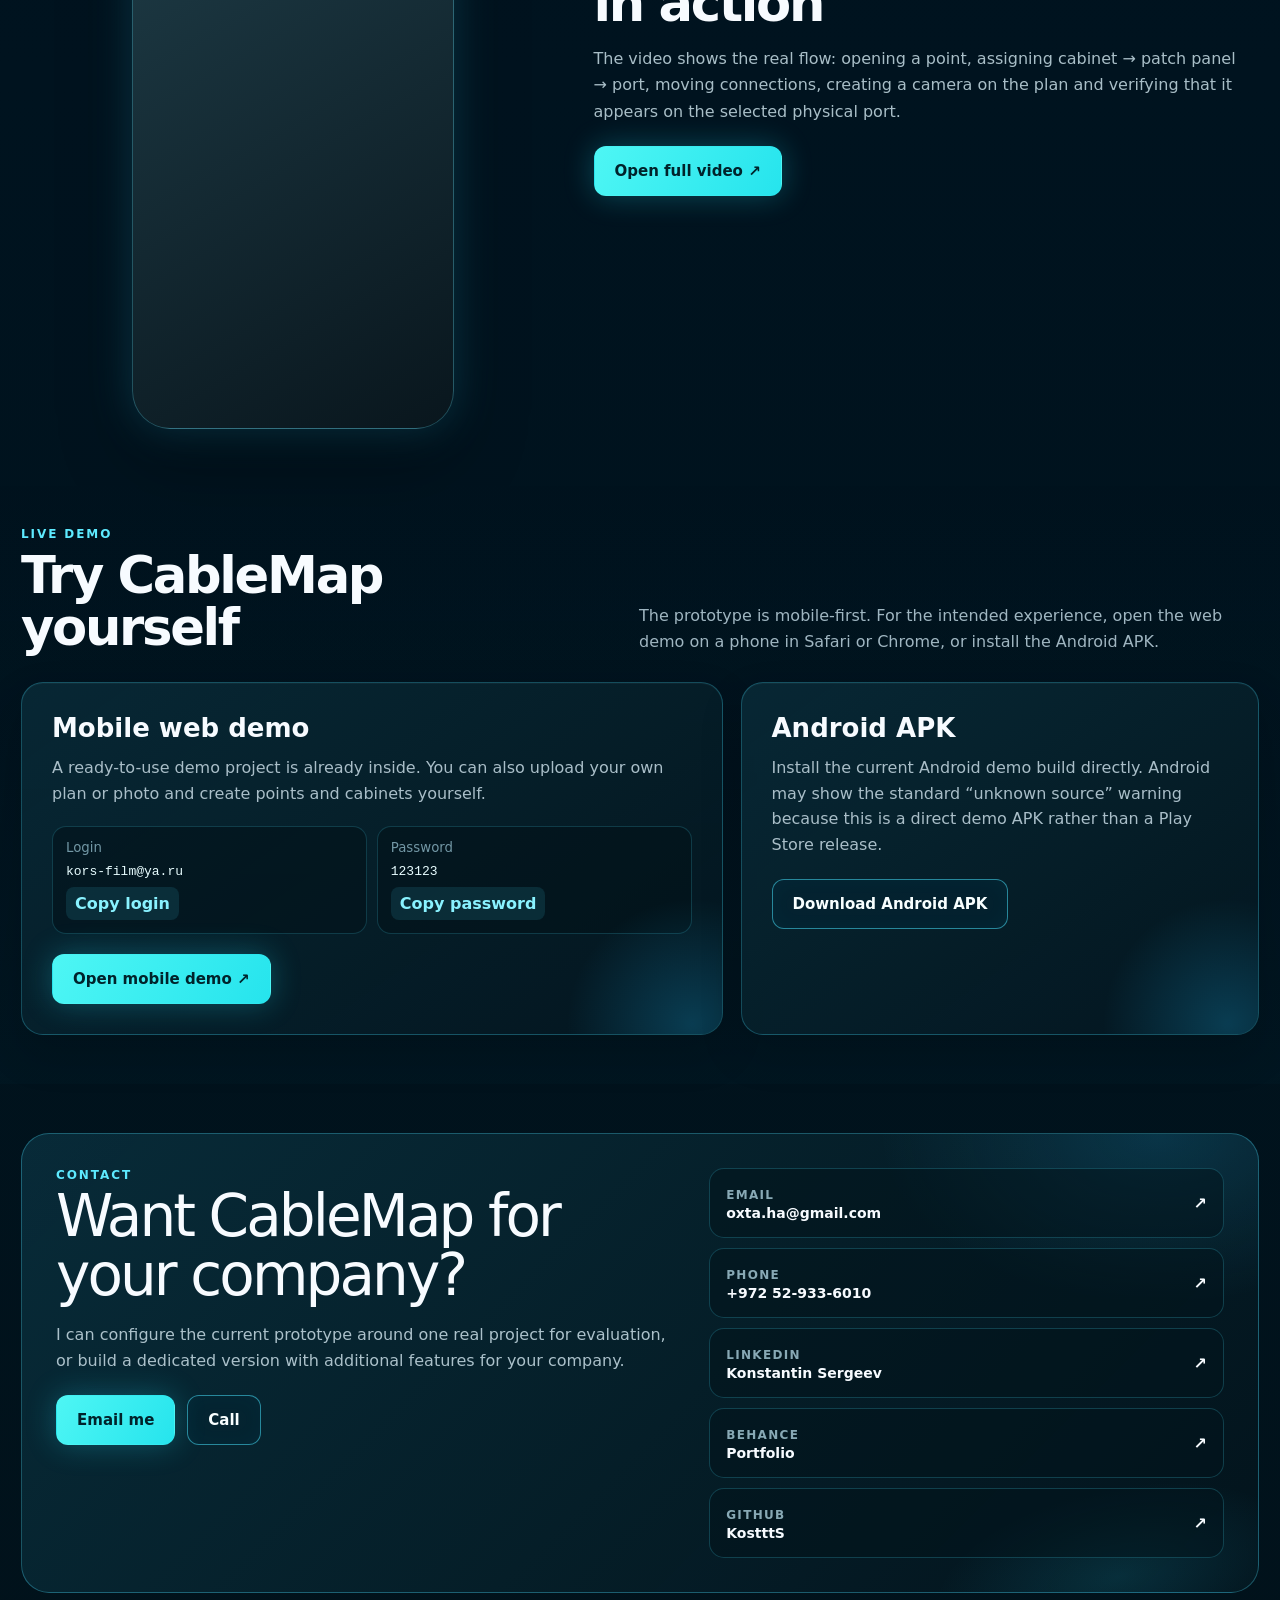
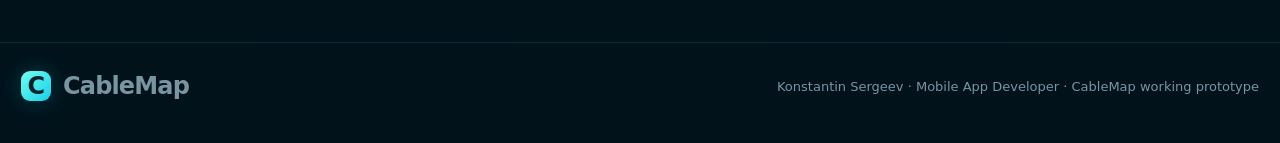
==== commit 4599c6a4: "Publish CableMap video with energetic soundtrack; leave visual design untouched" ====
--- a/cablemap-site/index.html
+++ b/cablemap-site/index.html
@@ -802,4 +802,5 @@
 </body>
 <!-- CableMap video soundtrack refreshed 2026-11-09; visual design unchanged. -->
 <!-- Retry static site publication after GitHub Actions internal server error. -->
+<!-- 2026-11-09 Upbeat audio release. Video geometry and neon site design unchanged. -->
 </html>
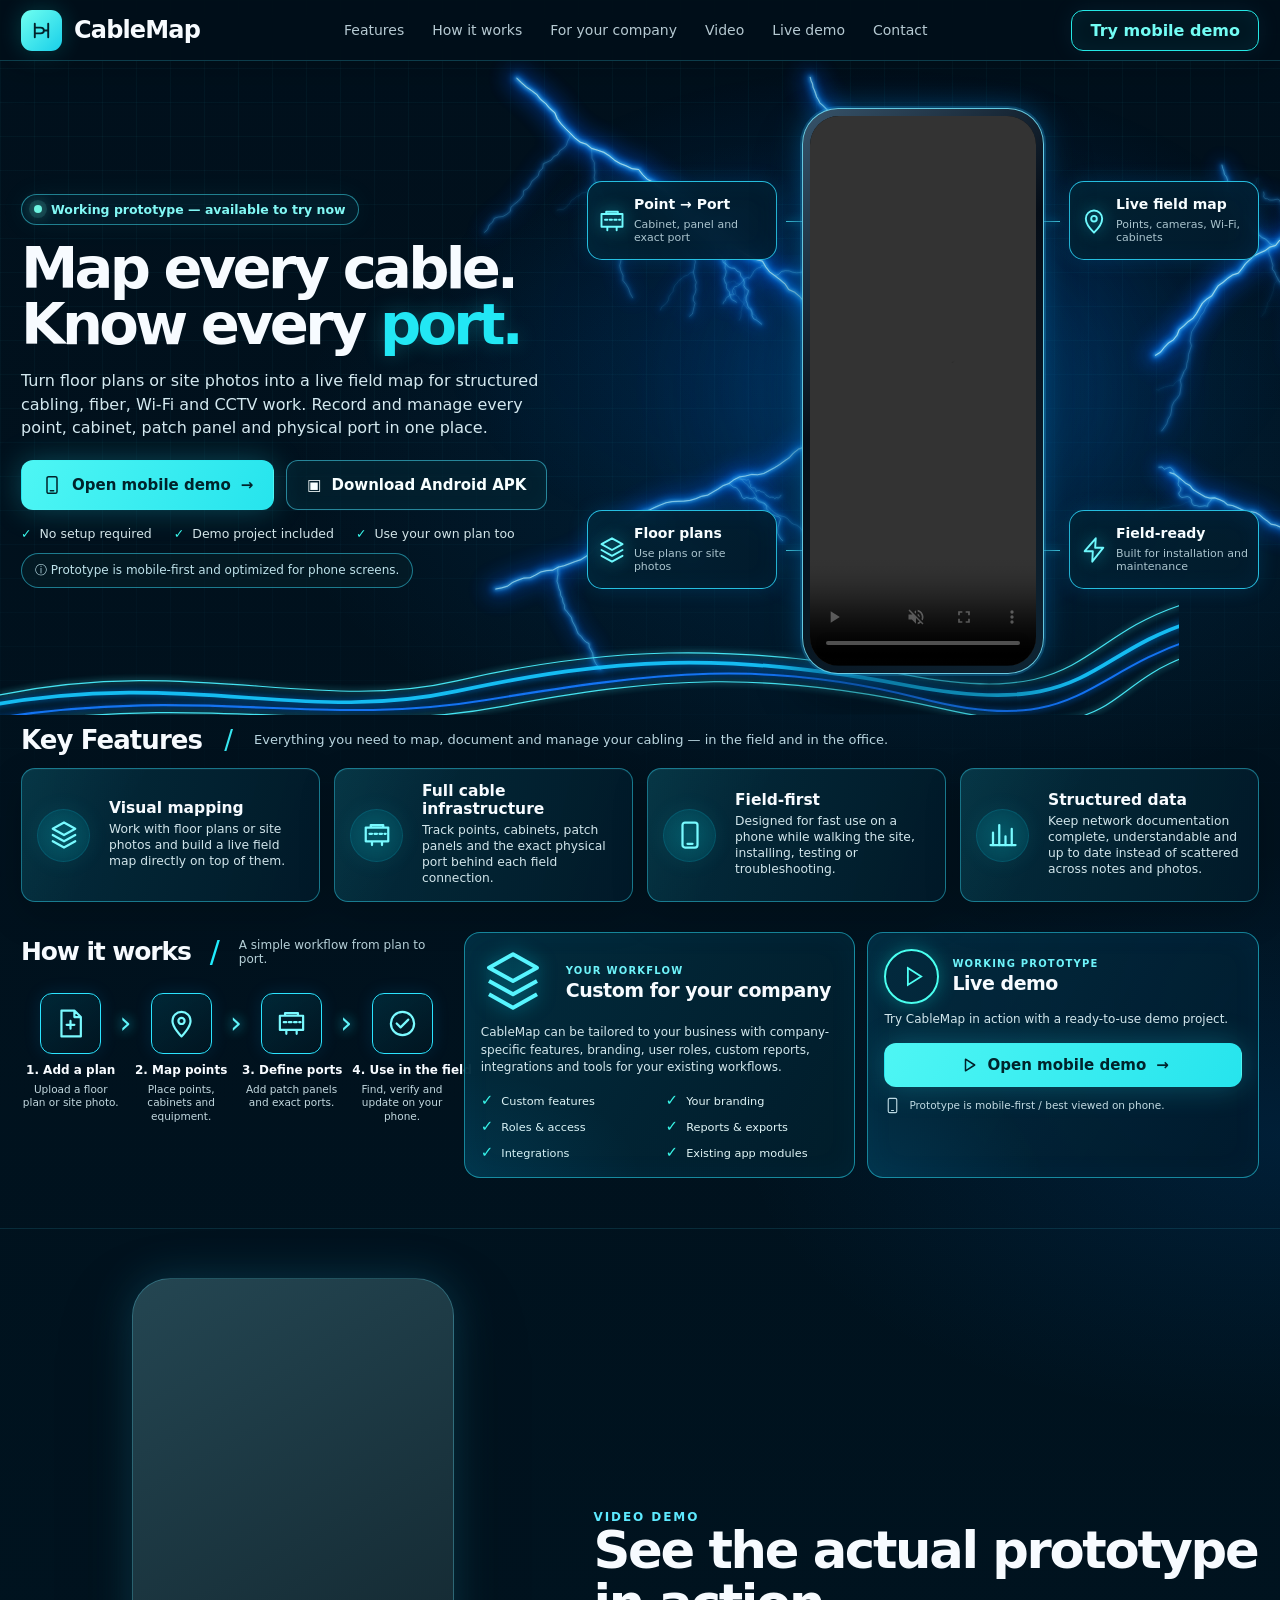
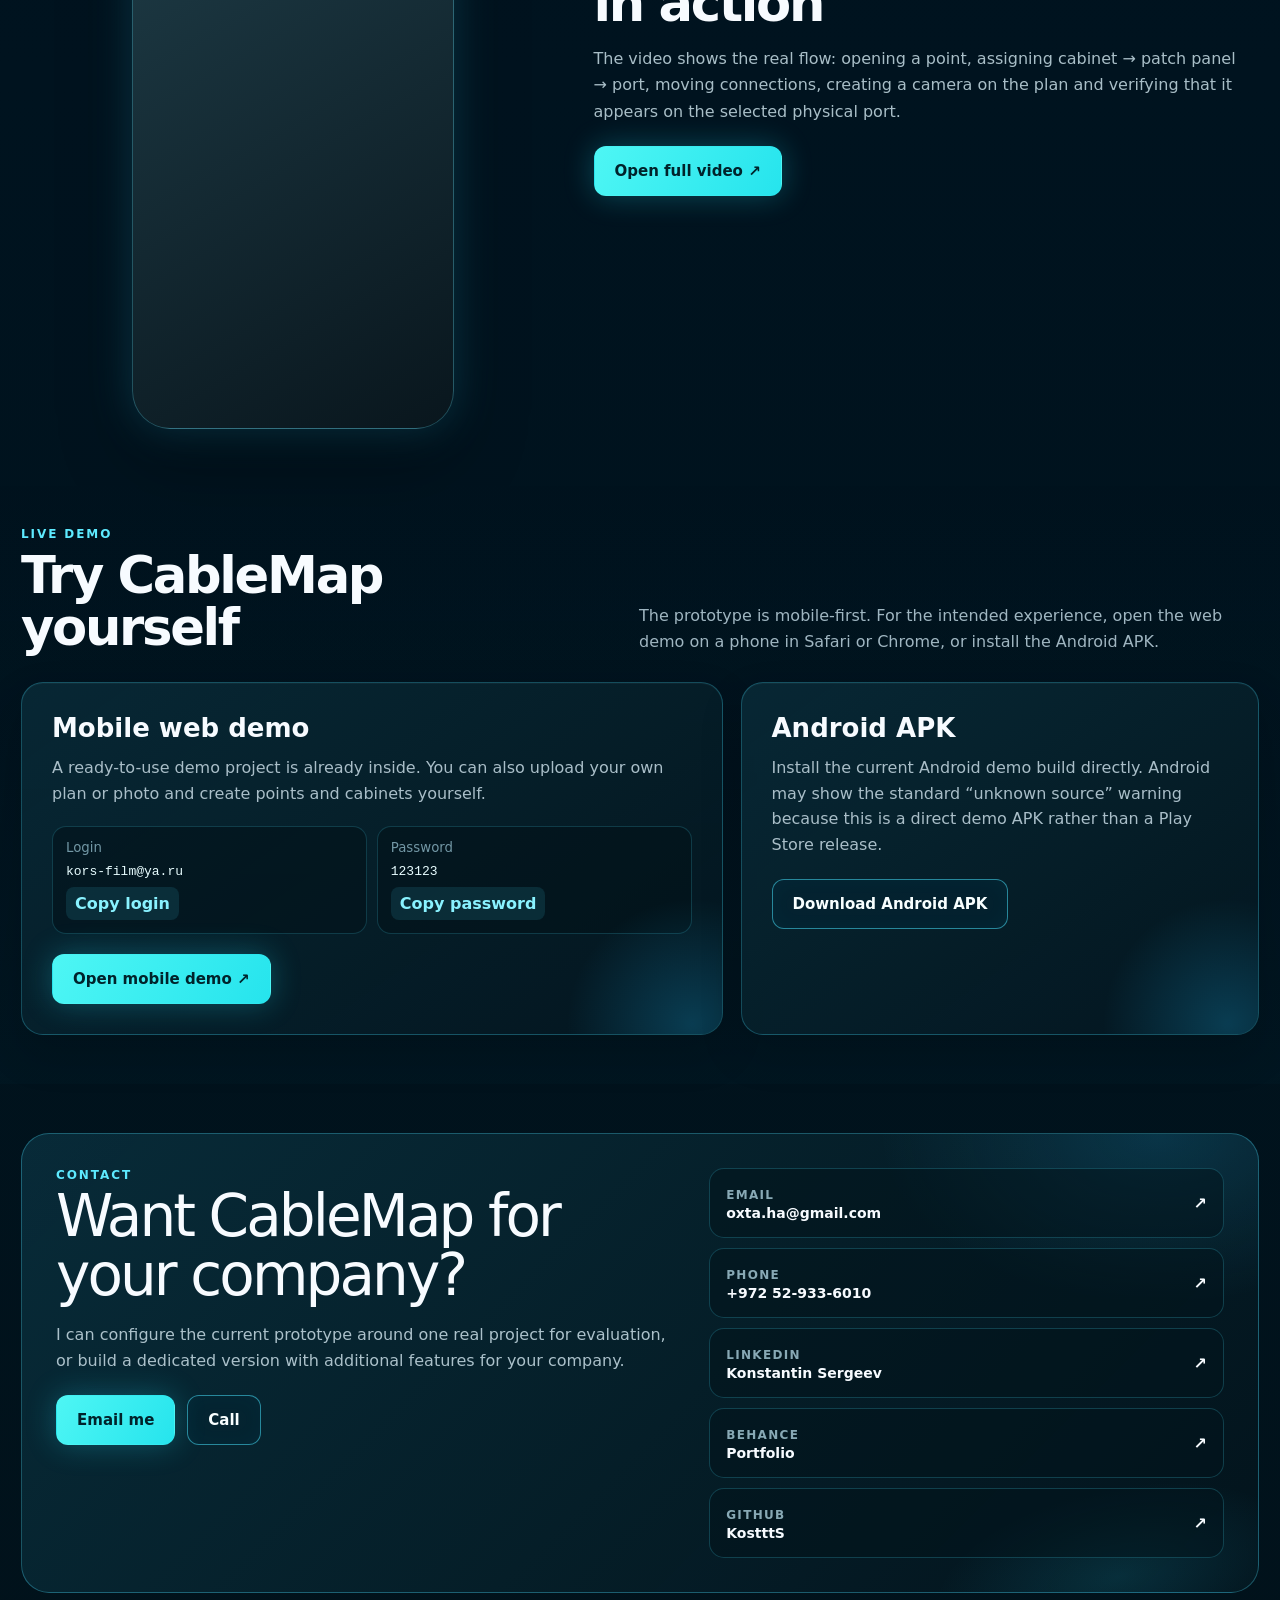
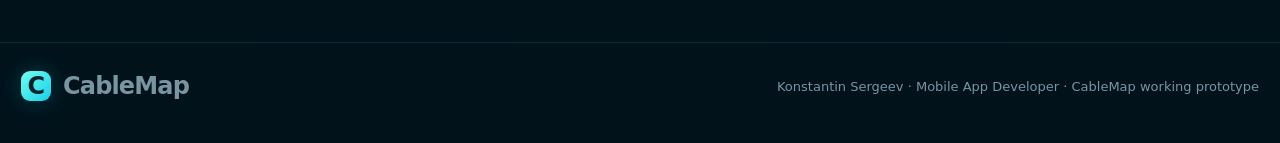
==== commit f9fd3d47: "Start both CableMap demo videos muted by default" ====
--- a/cablemap-site/index.html
+++ b/cablemap-site/index.html
@@ -695,7 +695,7 @@
     <section id="video">
       <div class="wrap video-block">
         <div class="video-shell">
-          <video class="demo-video start-at-four" controls playsinline preload="auto" style="opacity:0;transition:opacity .15s ease">
+          <video class="demo-video start-at-four" muted controls playsinline preload="auto" style="opacity:0;transition:opacity .15s ease">
             <source src="https://raw.githubusercontent.com/KostttS/KostttS/main/cablemap-public/CableMap-demo-video.mp4?audio=upbeat-20261109" type="video/mp4">
           </video>
         </div>
@@ -777,6 +777,8 @@
   </footer>
 
   <script>
+    document.querySelectorAll('video.demo-video').forEach(video => { video.defaultMuted = true; video.muted = true; });
+
     document.querySelectorAll('video.start-at-four').forEach(video => {
       const showDesiredStart = () => {
         if (video.duration && video.duration > 4) {
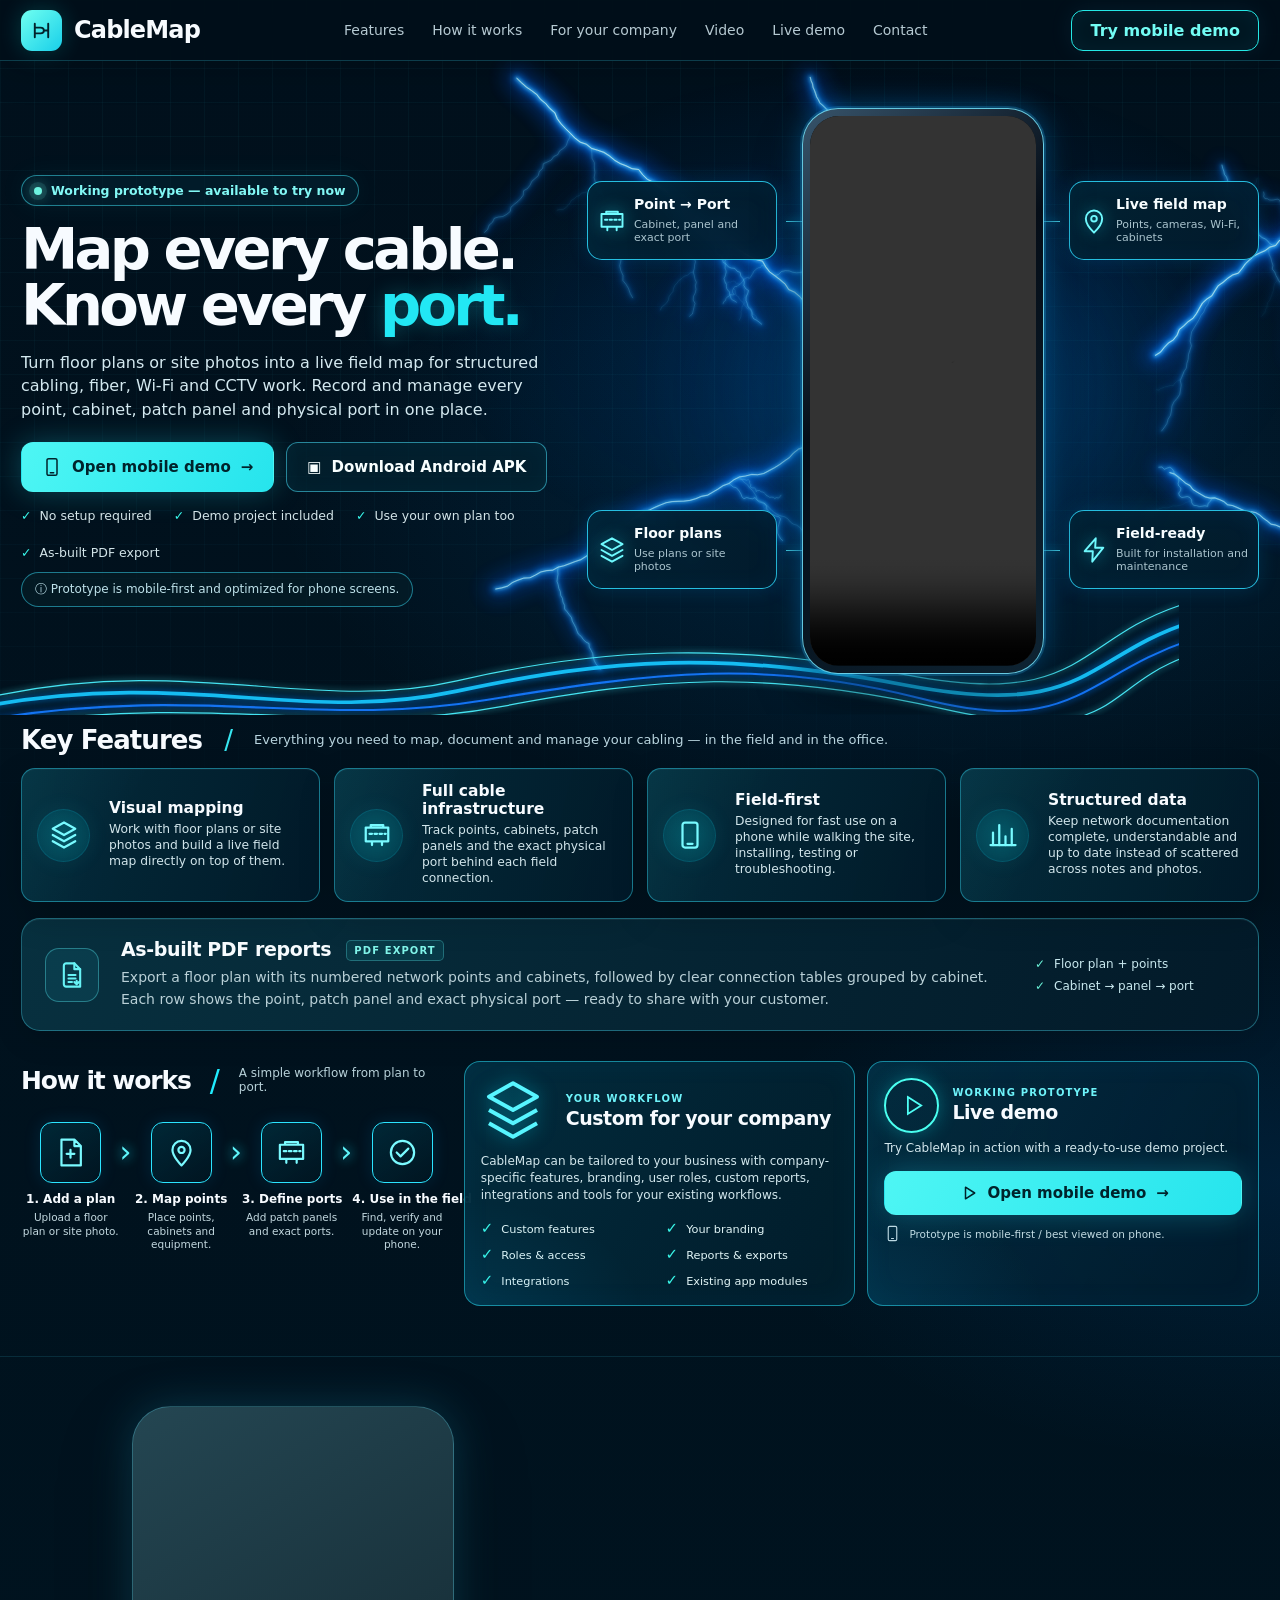
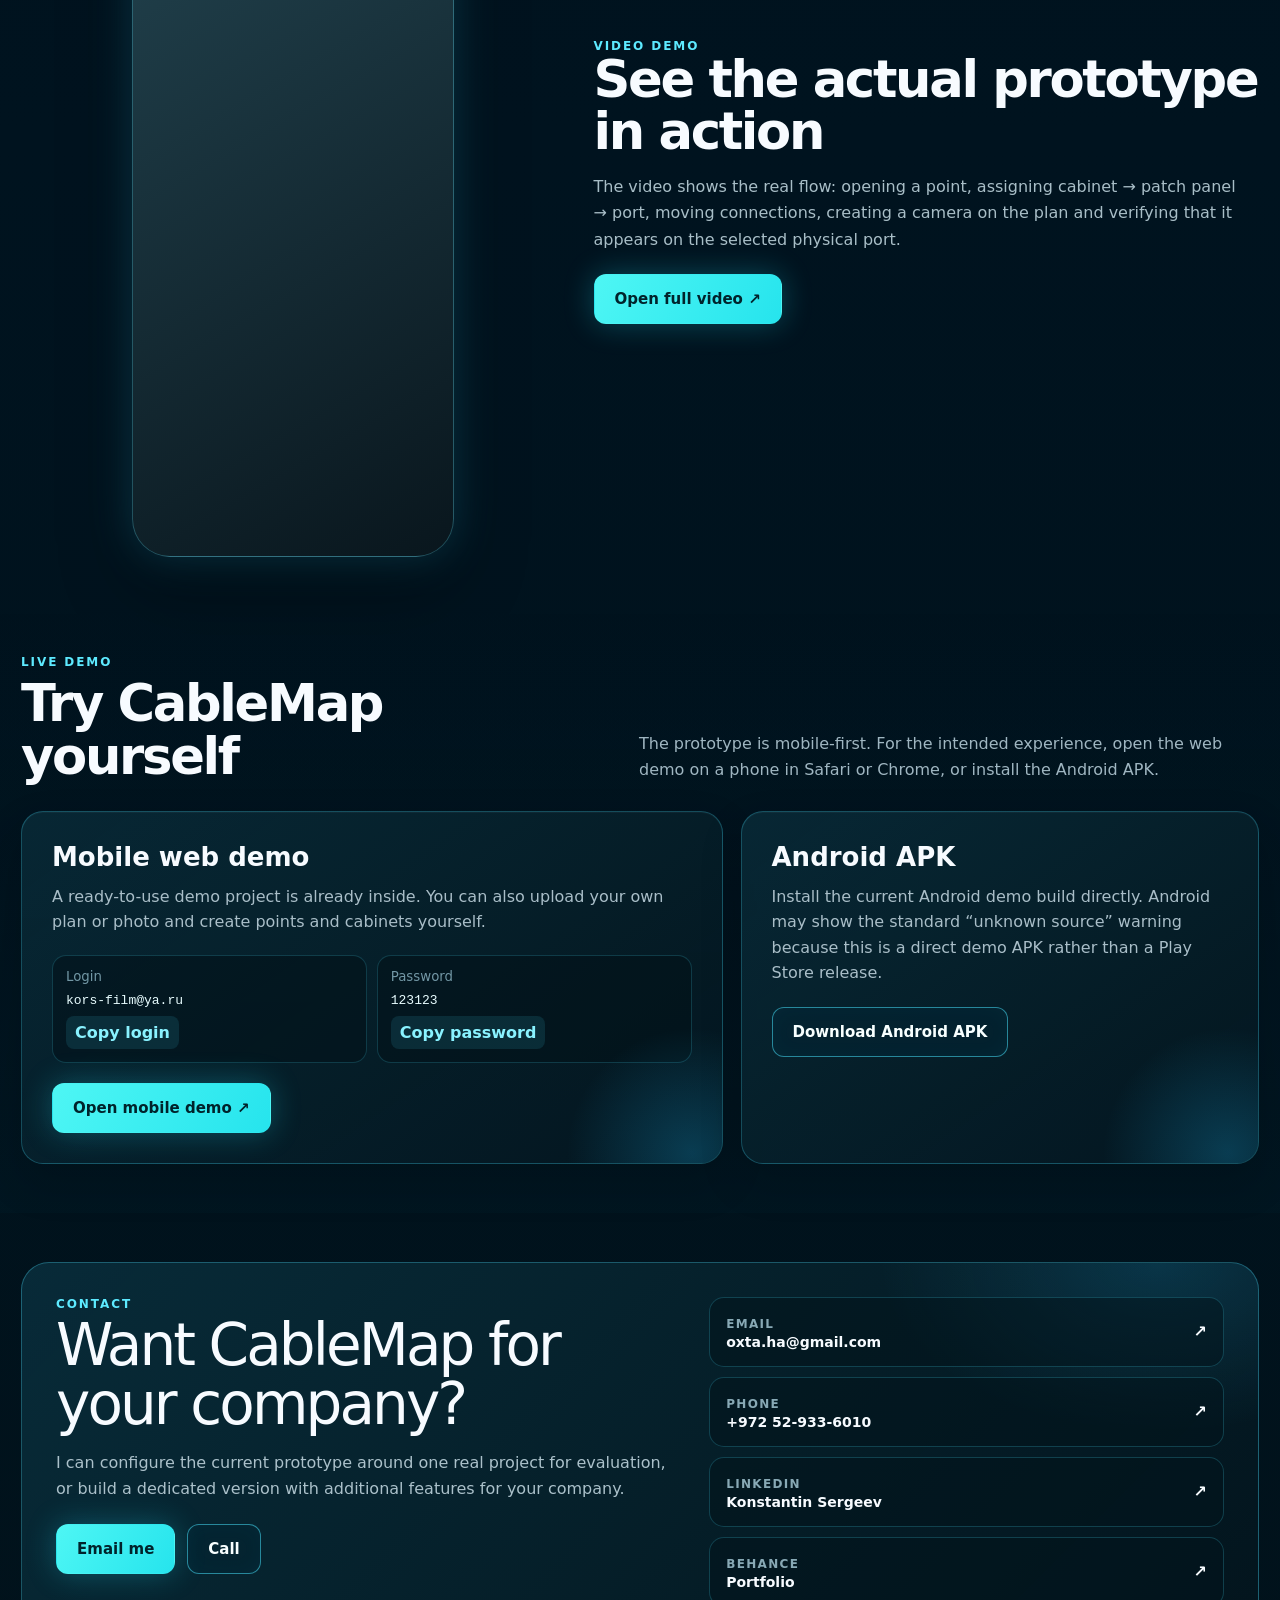
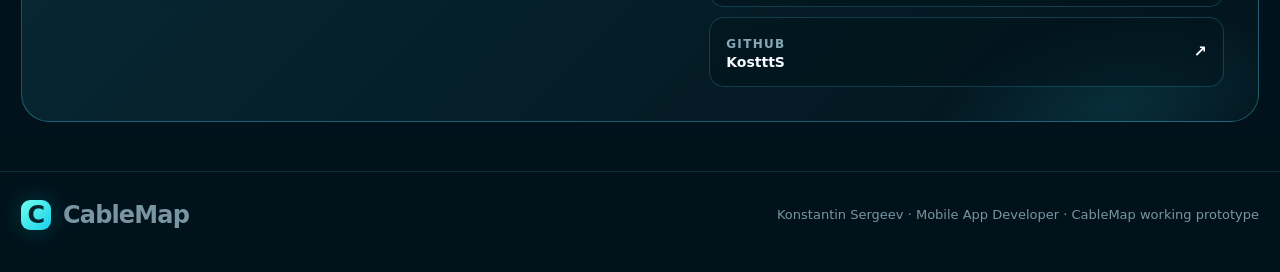
==== commit 2c9389e4: "Promote CableMap as-built PDF export with floor-plan and cabinet-port schedules" ====
--- a/cablemap-site/index.html
+++ b/cablemap-site/index.html
@@ -4,7 +4,7 @@
   <meta charset="utf-8">
   <meta name="viewport" content="width=device-width,initial-scale=1">
   <meta name="theme-color" content="#031119">
-  <meta name="description" content="CableMap — mobile-first field workflow for structured cabling, fiber, Wi‑Fi and CCTV teams.">
+  <meta name="description" content="CableMap — map cabling, cabinets, patch panels and ports on site plans. Generate PDF as-built reports with cabinet-grouped connection schedules.">
   <title>CableMap — Map every cable. Know every port.</title>
   <style>
     :root{
@@ -559,6 +559,30 @@
  .storm-mobile-overlay{opacity:.83;inset:-12px -12%}
 }
 
+/* As-built PDF feature: preserve the feature grid and existing hero design. */
+.pdf-feature{
+  display:grid;grid-template-columns:56px minmax(0,1fr) auto;align-items:center;gap:20px;
+  margin-top:16px;padding:19px 23px;border:1px solid rgba(74,223,244,.37);
+  border-radius:19px;background:linear-gradient(105deg,rgba(8,51,66,.92),rgba(3,27,42,.93));
+  box-shadow:inset 0 1px 0 rgba(189,254,255,.07),0 9px 29px rgba(0,0,0,.13)
+}
+.pdf-feature-icon{
+  width:54px;height:54px;border:1px solid rgba(91,244,249,.36);border-radius:14px;
+  display:grid;place-items:center;background:rgba(17,102,120,.25);color:#67f3f6
+}
+.pdf-feature-icon svg{width:28px;height:28px}
+.pdf-feature-text h3{margin:0 0 6px;font-size:19px;letter-spacing:-.02em;color:#f7fcff}
+.pdf-feature-tag{
+  display:inline-block;vertical-align:middle;margin-left:9px;padding:4px 7px;border-radius:5px;
+  background:rgba(24,179,179,.13);border:1px solid rgba(92,235,239,.3);
+  color:#80f4e9;font-size:10px;letter-spacing:.11em;white-space:nowrap
+}
+.pdf-feature-text p{margin:0;max-width:900px;font-size:14px;line-height:1.55;color:#b9d0d7}
+.pdf-feature-details{display:flex;flex-direction:column;gap:8px;min-width:200px;font-size:12px;color:#c9e9ef}
+.pdf-feature-details span::before{content:"✓";color:#6af3d8;margin-right:9px;font-weight:900}
+@media(max-width:1100px){.pdf-feature{grid-template-columns:54px minmax(0,1fr)}.pdf-feature-details{grid-column:2;flex-direction:row;flex-wrap:wrap;gap:10px 20px}}
+@media(max-width:620px){.pdf-feature{grid-template-columns:1fr;gap:11px;padding:18px}.pdf-feature-icon{width:44px;height:44px}.pdf-feature-details{grid-column:1}.pdf-feature-text h3{font-size:18px}}
+
 </style>
 </head>
 <body>
@@ -601,6 +625,7 @@
             <span>No setup required</span>
             <span>Demo project included</span>
             <span>Use your own plan too</span>
+            <span>As-built PDF export</span>
           </div>
 
           <div class="mobile-note">ⓘ Prototype is mobile-first and optimized for phone screens.</div>
@@ -663,6 +688,23 @@
             <h3>Structured data</h3>
             <p>Keep network documentation complete, understandable and up to date instead of scattered across notes and photos.</p>
           </article>
+        </div>
+        <div class="pdf-feature" aria-label="As-built PDF export feature">
+          <div class="pdf-feature-icon" aria-hidden="true">
+            <svg viewBox="0 0 24 24" fill="none" stroke="currentColor" stroke-width="1.8" stroke-linecap="round" stroke-linejoin="round">
+              <path d="M7 2h7l5 5v15H7a2 2 0 0 1-2-2V4a2 2 0 0 1 2-2Z"/>
+              <path d="M14 2v5h5M9 12h6M9 15h6M9 18h3"/>
+              <path d="M16 17v3m-2-2 2 2 2-2"/>
+            </svg>
+          </div>
+          <div class="pdf-feature-text">
+            <h3>As-built PDF reports <span class="pdf-feature-tag">PDF EXPORT</span></h3>
+            <p>Export a floor plan with its numbered network points and cabinets, followed by clear connection tables grouped by cabinet. Each row shows the point, patch panel and exact physical port — ready to share with your customer.</p>
+          </div>
+          <div class="pdf-feature-details" aria-label="PDF contents">
+            <span>Floor plan + points</span>
+            <span>Cabinet → panel → port</span>
+          </div>
         </div>
       </div>
     </section>
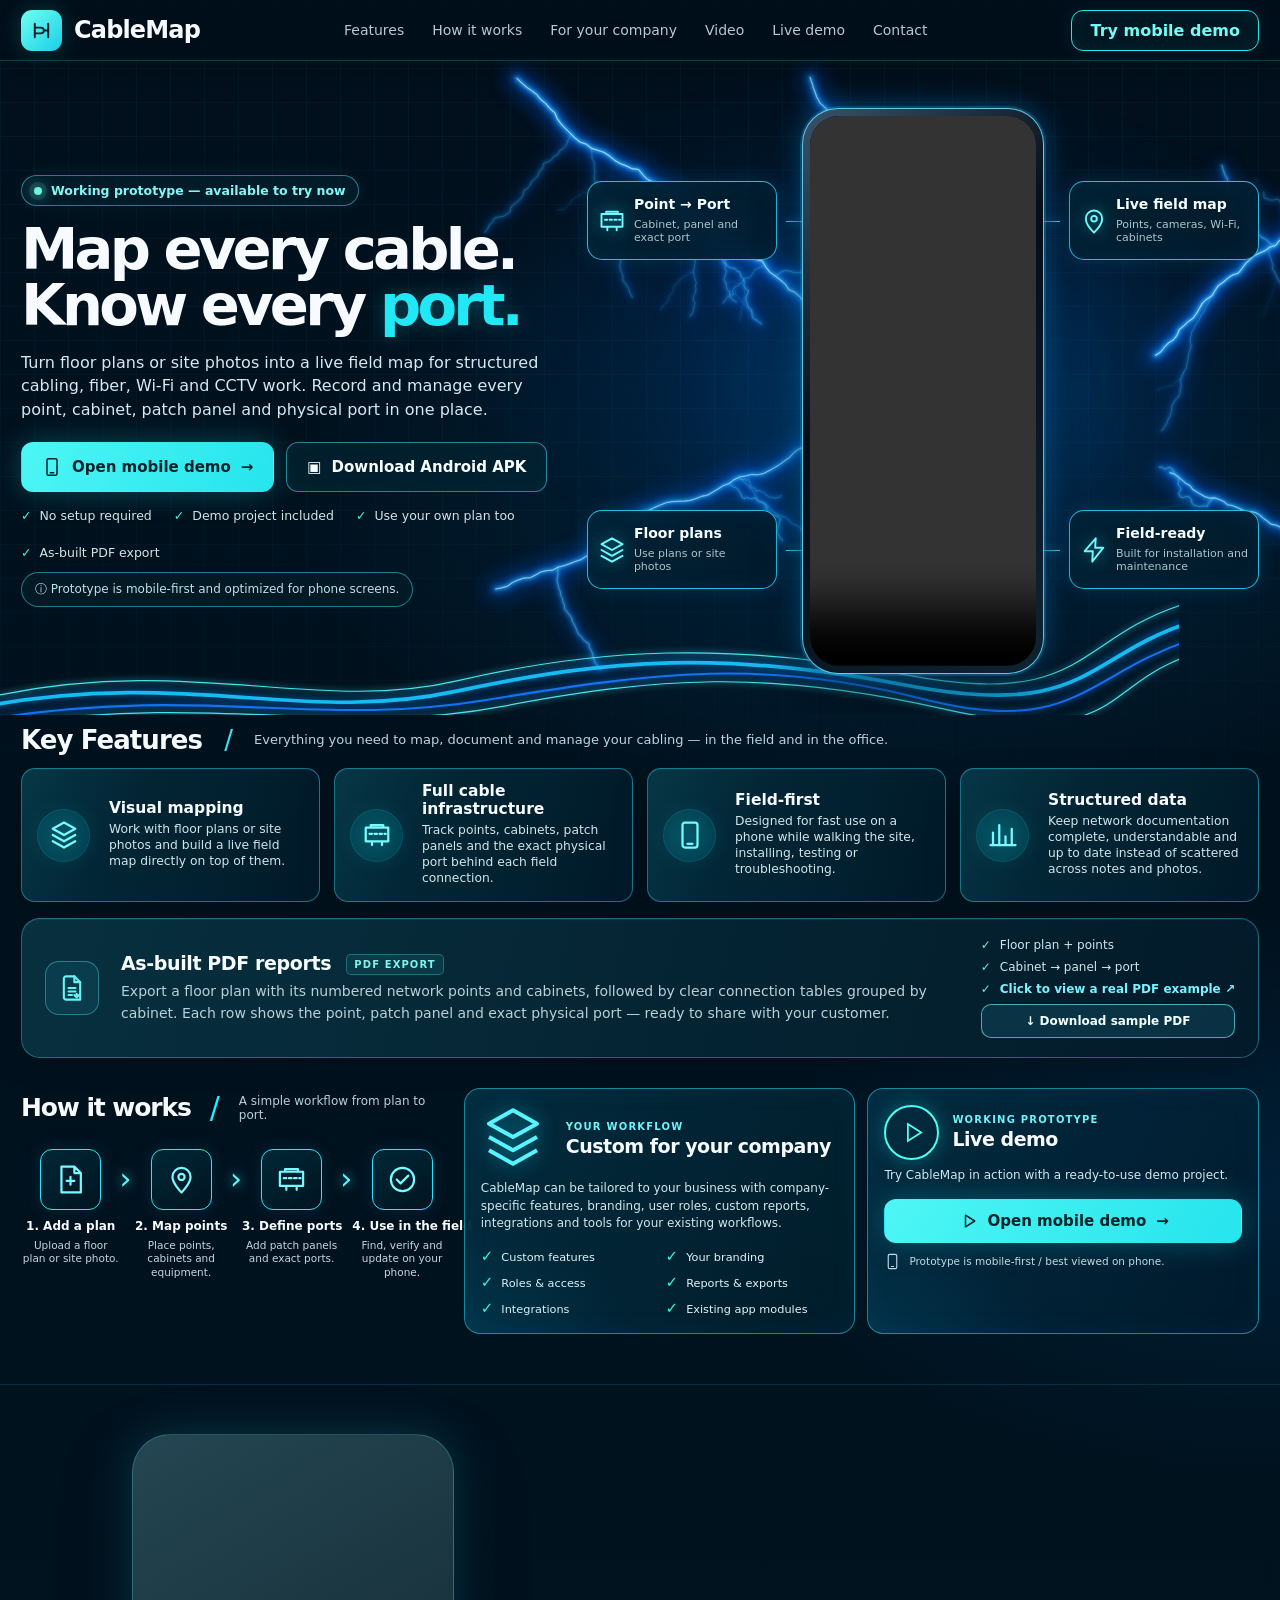
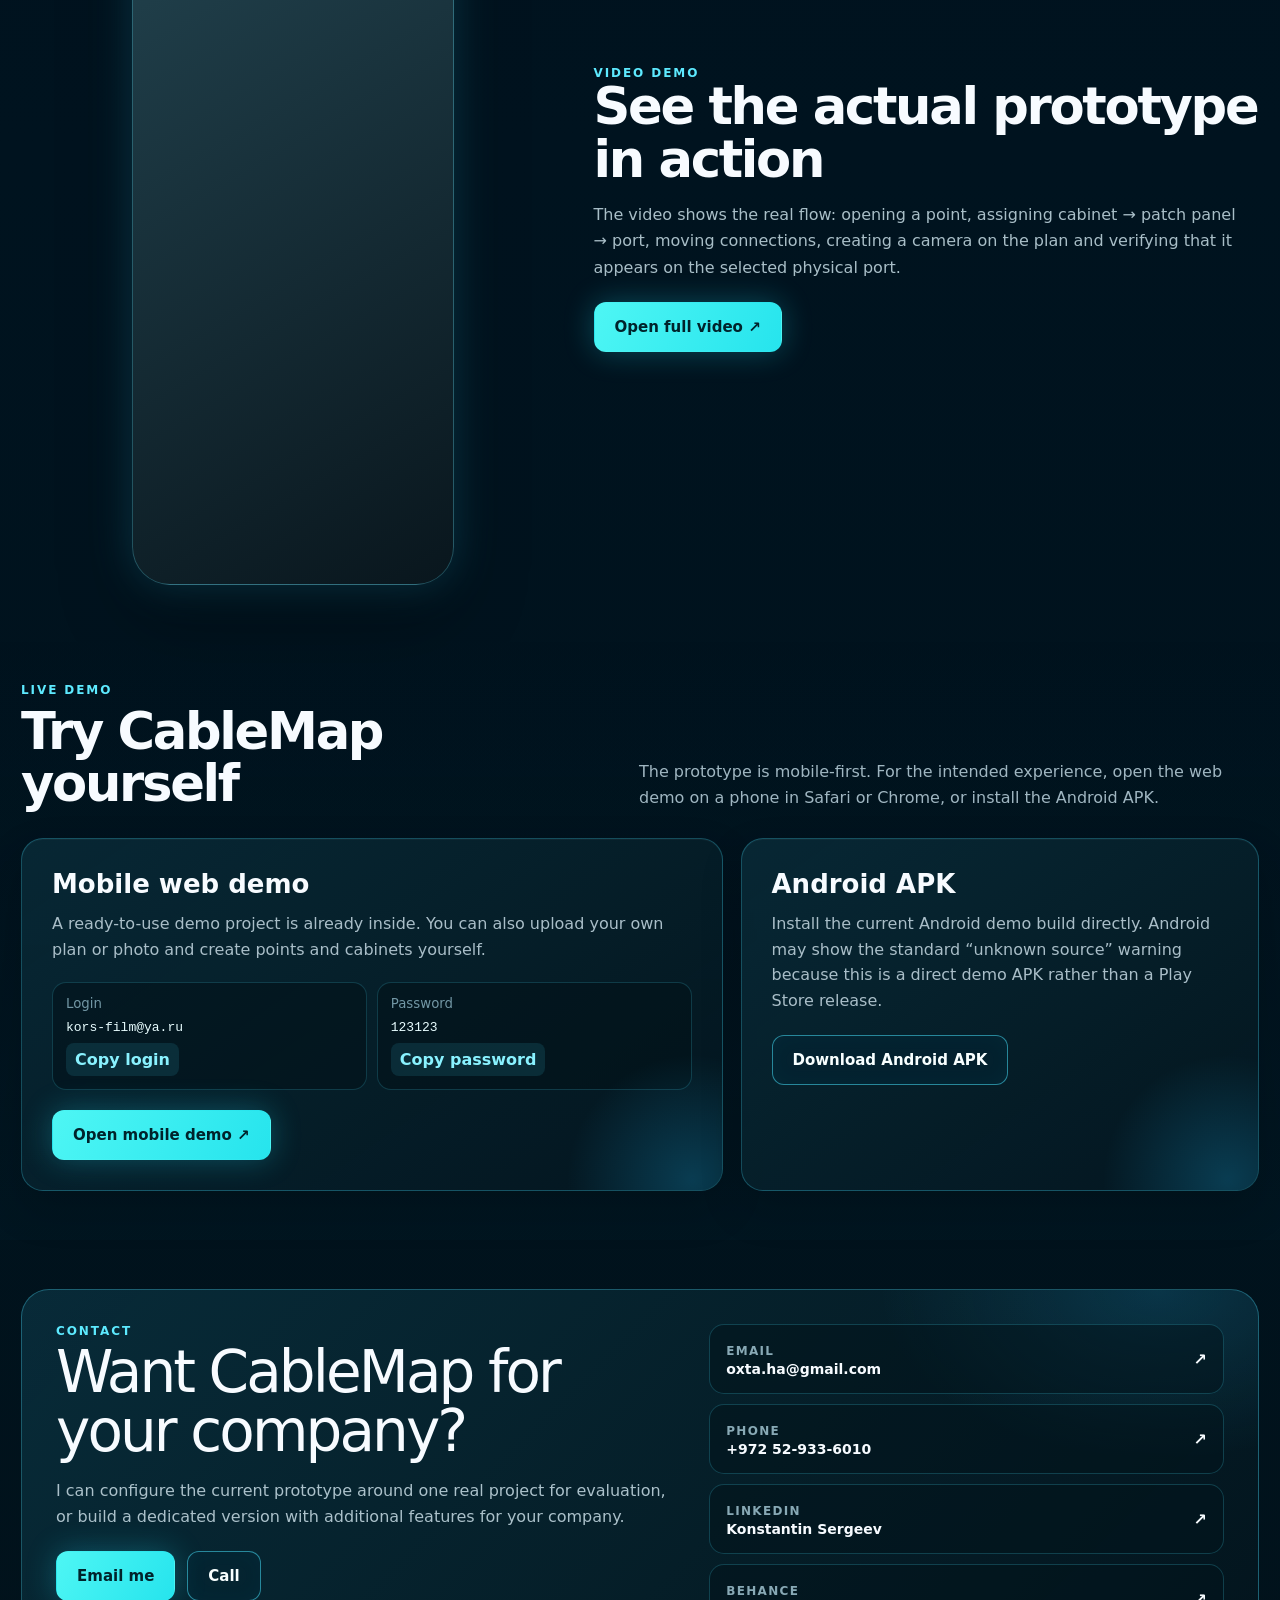
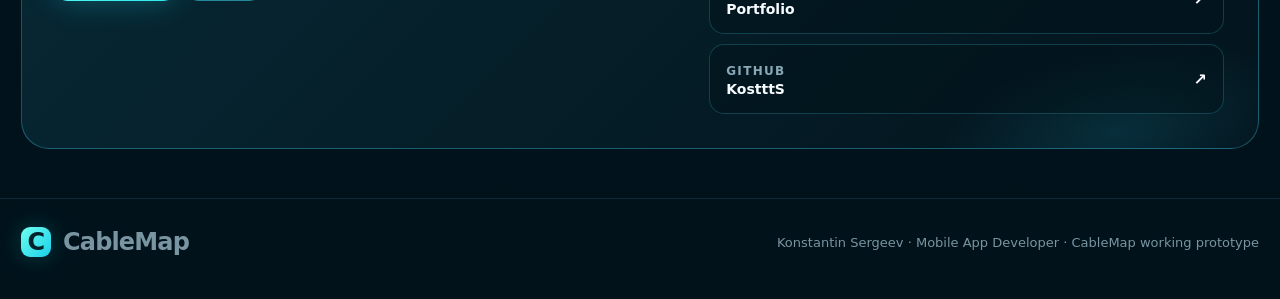
==== commit 91ba5e0c: "Make PDF reports card preview actual sample PDF and provide download link" ====
--- a/cablemap-site/index.html
+++ b/cablemap-site/index.html
@@ -561,11 +561,24 @@
 
 /* As-built PDF feature: preserve the feature grid and existing hero design. */
 .pdf-feature{
+  position:relative;
   display:grid;grid-template-columns:56px minmax(0,1fr) auto;align-items:center;gap:20px;
   margin-top:16px;padding:19px 23px;border:1px solid rgba(74,223,244,.37);
   border-radius:19px;background:linear-gradient(105deg,rgba(8,51,66,.92),rgba(3,27,42,.93));
   box-shadow:inset 0 1px 0 rgba(189,254,255,.07),0 9px 29px rgba(0,0,0,.13)
 }
+.pdf-feature-open{position:absolute;inset:0;z-index:1;border-radius:inherit;cursor:pointer}
+.pdf-feature-open:focus-visible{outline:3px solid #78f3ff;outline-offset:3px}
+.pdf-feature:hover{border-color:rgba(100,248,253,.75);box-shadow:inset 0 1px 0 rgba(189,254,255,.09),0 12px 35px rgba(8,173,208,.14)}
+.pdf-feature-view{color:#78f3ff;font-weight:700}
+.pdf-feature-view::before{content:"";margin-right:0}
+.pdf-feature-details .pdf-feature-download{
+  display:inline-flex;align-items:center;justify-content:center;position:relative;z-index:2;
+  padding:9px 13px;border:1px solid rgba(100,238,255,.65);border-radius:10px;
+  background:rgba(28,118,138,.25);color:#f4ffff;white-space:nowrap;
+  font-size:12px;font-weight:800;cursor:pointer;text-decoration:none
+}
+.pdf-feature-details .pdf-feature-download:hover{background:rgba(47,157,175,.45)}
 .pdf-feature-icon{
   width:54px;height:54px;border:1px solid rgba(91,244,249,.36);border-radius:14px;
   display:grid;place-items:center;background:rgba(17,102,120,.25);color:#67f3f6
@@ -690,6 +703,7 @@
           </article>
         </div>
         <div class="pdf-feature" aria-label="As-built PDF export feature">
+          <a class="pdf-feature-open" href="./CableMap-demo-report.pdf" target="_blank" rel="noopener" aria-label="View a sample CableMap as-built PDF report"></a>
           <div class="pdf-feature-icon" aria-hidden="true">
             <svg viewBox="0 0 24 24" fill="none" stroke="currentColor" stroke-width="1.8" stroke-linecap="round" stroke-linejoin="round">
               <path d="M7 2h7l5 5v15H7a2 2 0 0 1-2-2V4a2 2 0 0 1 2-2Z"/>
@@ -704,6 +718,8 @@
           <div class="pdf-feature-details" aria-label="PDF contents">
             <span>Floor plan + points</span>
             <span>Cabinet → panel → port</span>
+            <span class="pdf-feature-view">Click to view a real PDF example ↗</span>
+            <a class="pdf-feature-download" href="./CableMap-demo-report.pdf" download="CableMap-Demo-As-Built-Report.pdf" aria-label="Download sample CableMap as-built PDF report">↓ Download sample PDF</a>
           </div>
         </div>
       </div>
